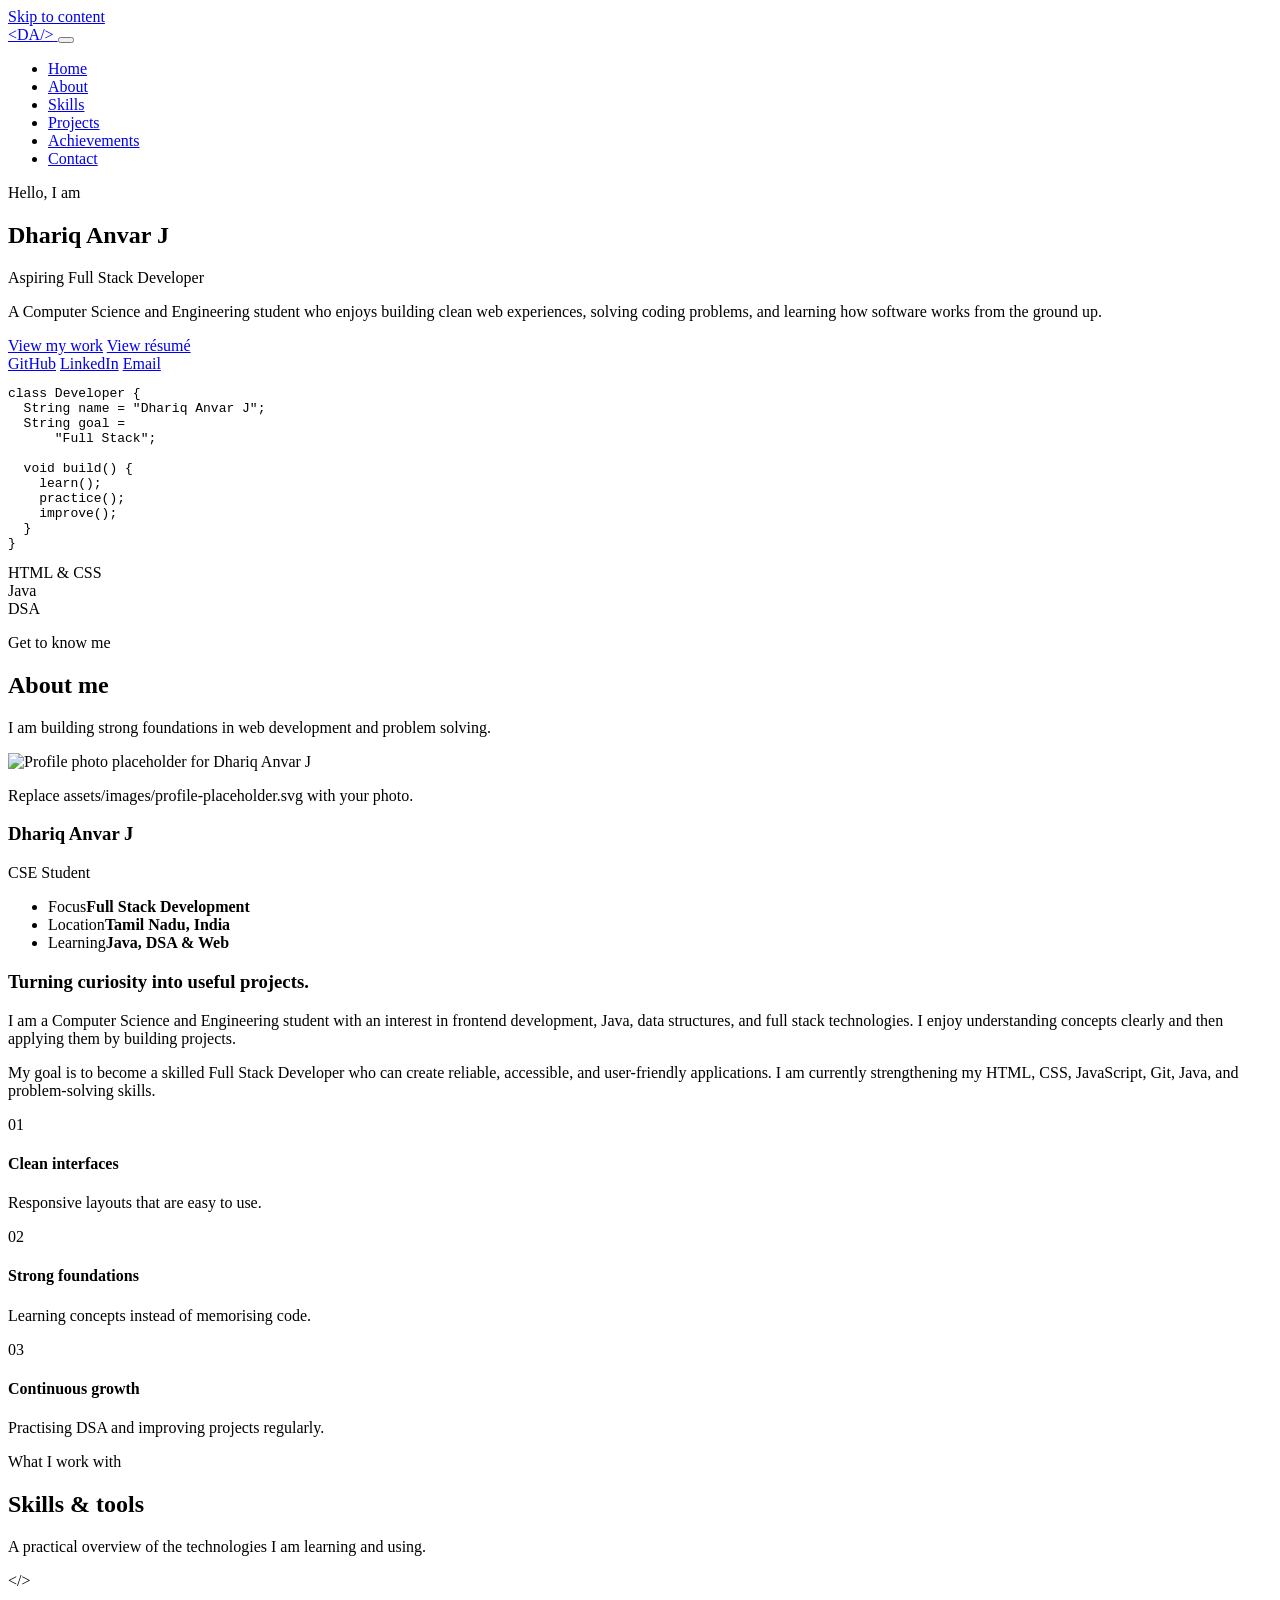
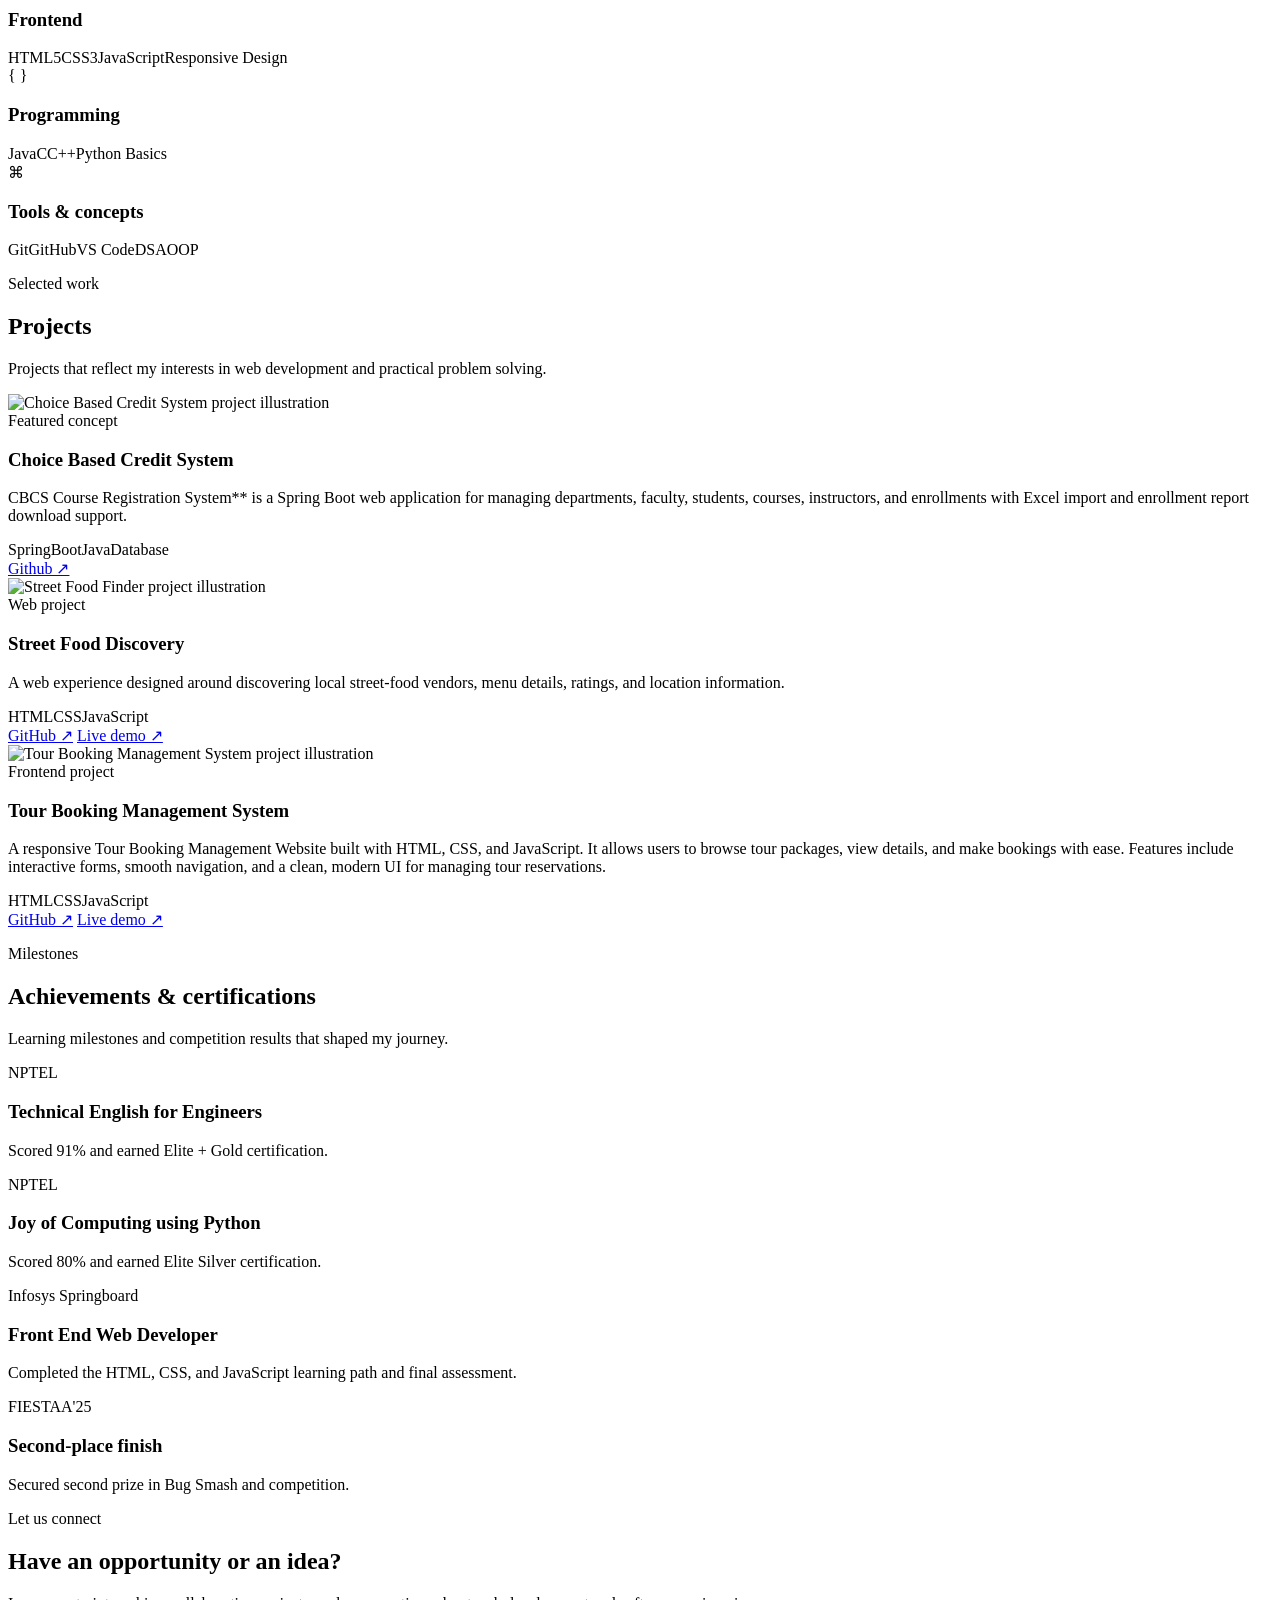
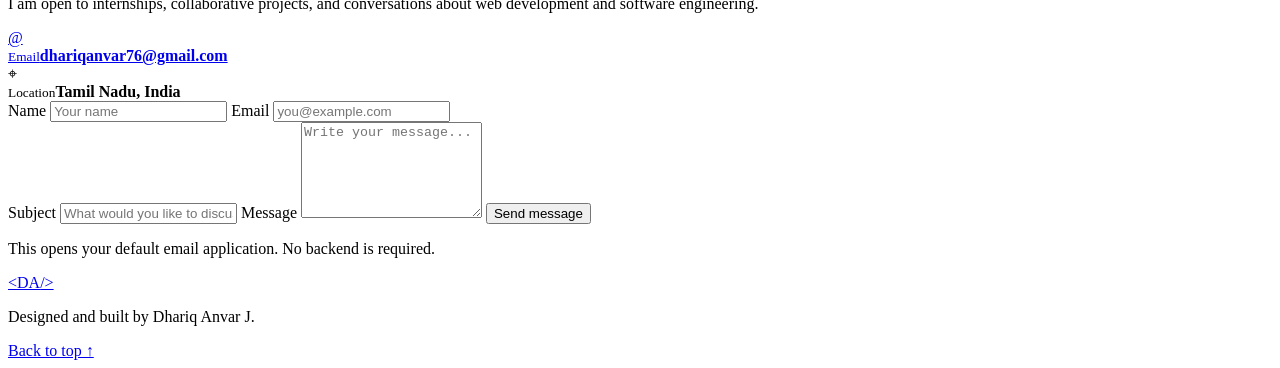
==== index.html @ 86602b13 "Add files via upload" ====
<!DOCTYPE html>

<html lang="en">
<head>
<meta charset="utf-8"/>
<meta content="width=device-width, initial-scale=1.0" name="viewport"/>
<meta content="Portfolio of Dhariq Anvar J, a CSE student and aspiring Full Stack Developer." name="description"/>
<title>Dhariq Anvar J | Portfolio</title>
<link href="https://fonts.googleapis.com" rel="preconnect"/>
<link crossorigin="" href="https://fonts.gstatic.com" rel="preconnect"/>
<link href="https://fonts.googleapis.com/css2?family=Inter:wght@400;500;600;700;800&amp;family=Space+Grotesk:wght@600;700&amp;display=swap" rel="stylesheet"/>
<link href="css/style.css" rel="stylesheet"/>
<script defer="" src="js/script.js"></script>
</head>
<body>
<a class="skip-link" href="#main-content">Skip to content</a>
<header class="site-header">
<nav aria-label="Main navigation" class="navbar container">
<a aria-label="Dhariq Anvar home" class="logo" href="#home">
<span>&lt;</span>DA<span>/&gt;</span>
</a>
<button aria-controls="nav-links" aria-expanded="false" aria-label="Open navigation menu" class="menu-button" type="button">
<span></span><span></span><span></span>
</button>
<ul class="nav-links" id="nav-links">
<li><a href="#home">Home</a></li>
<li><a href="#about">About</a></li>
<li><a href="#skills">Skills</a></li>
<li><a href="#projects">Projects</a></li>
<li><a href="#achievements">Achievements</a></li>
<li><a href="#contact">Contact</a></li>
</ul>
</nav>
</header>
<main id="main-content">
<section class="hero section" id="home">
<div class="hero-glow hero-glow-one"></div>
<div class="hero-glow hero-glow-two"></div>
<div class="container hero-grid">
<div class="hero-content">
<p class="eyebrow">Hello, I am</p>
<h1>Dhariq <span>Anvar J</span></h1>
<p class="hero-role">Aspiring <span id="changing-role">Full Stack Developer</span></p>
<p class="hero-description">
            A Computer Science and Engineering student who enjoys building clean web experiences,
            solving coding problems, and learning how software works from the ground up.
          </p>
<div class="hero-actions">
<a class="button primary-button" href="#projects">View my work</a>
<a class="button secondary-button" href="assets/resume/Dhariq-Anvar-J-Resume.pdf" rel="noopener noreferrer" target="_blank">View résumé</a>
</div>
<div aria-label="Social links" class="social-links">
<a aria-label="GitHub profile" href="https://github.com/dhariqanvar-7" rel="noopener noreferrer" target="_blank">GitHub</a>
<a aria-label="LinkedIn profile" href="https://www.linkedin.com/in/dhariqanvar7" rel="noopener noreferrer" target="_blank">LinkedIn</a>
<a aria-label="Email Dhariq" href="mailto:dhariqanvar76@gmail.com">Email</a>
</div>
</div>
<div aria-hidden="true" class="hero-visual">
<div class="code-card">
<div class="code-card-top">
<span></span><span></span><span></span>
</div>
<pre><code><span class="code-purple">class</span> <span class="code-blue">Developer</span> {
  <span class="code-purple">String</span> name = <span class="code-green">"Dhariq Anvar J"</span>;
  <span class="code-purple">String</span> goal =
      <span class="code-green">"Full Stack"</span>;

  <span class="code-purple">void</span> <span class="code-yellow">build</span>() {
    learn();
    practice();
    improve();
  }
}</code></pre>
</div>
<div class="floating-tag tag-one">HTML &amp; CSS</div>
<div class="floating-tag tag-two">Java</div>
<div class="floating-tag tag-three">DSA</div>
</div>
</div>
</section>
<section class="section about-section" id="about">
<div class="container">
<div class="section-heading">
<p class="eyebrow">Get to know me</p>
<h2>About me</h2>
<p>I am building strong foundations in web development and problem solving.</p>
</div>
<div class="about-grid">
<div class="profile-card">
<div class="profile-photo-wrap"><img alt="Profile photo placeholder for Dhariq Anvar J" src="C:\Users\aadhi\Downloads\dhariq photo.png"/><p class="photo-note">Replace assets/images/profile-placeholder.svg with your photo.</p></div>
<div>
<h3>Dhariq Anvar J</h3>
<p>CSE Student</p>
</div>
<ul class="quick-facts">
<li><span>Focus</span><strong>Full Stack Development</strong></li>
<li><span>Location</span><strong>Tamil Nadu, India</strong></li>
<li><span>Learning</span><strong>Java, DSA &amp; Web</strong></li>
</ul>
</div>
<div class="about-content">
<h3>Turning curiosity into useful projects.</h3>
<p>
              I am a Computer Science and Engineering student with an interest in frontend development,
              Java, data structures, and full stack technologies. I enjoy understanding concepts clearly
              and then applying them by building projects.
            </p>
<p>
              My goal is to become a skilled Full Stack Developer who can create reliable, accessible,
              and user-friendly applications. I am currently strengthening my HTML, CSS, JavaScript,
              Git, Java, and problem-solving skills.
            </p>
<div class="about-highlights">
<article>
<span>01</span>
<div>
<h4>Clean interfaces</h4>
<p>Responsive layouts that are easy to use.</p>
</div>
</article>
<article>
<span>02</span>
<div>
<h4>Strong foundations</h4>
<p>Learning concepts instead of memorising code.</p>
</div>
</article>
<article>
<span>03</span>
<div>
<h4>Continuous growth</h4>
<p>Practising DSA and improving projects regularly.</p>
</div>
</article>
</div>
</div>
</div>
</div>
</section>
<section class="section skills-section" id="skills">
<div class="container">
<div class="section-heading">
<p class="eyebrow">What I work with</p>
<h2>Skills &amp; tools</h2>
<p>A practical overview of the technologies I am learning and using.</p>
</div>
<div class="skill-groups">
<article class="skill-card">
<div class="skill-icon">&lt;/&gt;</div>
<h3>Frontend</h3>
<div class="skill-tags">
<span>HTML5</span><span>CSS3</span><span>JavaScript</span><span>Responsive Design</span>
</div>
</article>
<article class="skill-card">
<div class="skill-icon">{ }</div>
<h3>Programming</h3>
<div class="skill-tags">
<span>Java</span><span>C</span><span>C++</span><span>Python Basics</span>
</div>
</article>
<article class="skill-card">
<div class="skill-icon">⌘</div>
<h3>Tools &amp; concepts</h3>
<div class="skill-tags">
<span>Git</span><span>GitHub</span><span>VS Code</span><span>DSA</span><span>OOP</span>
</div>
</article>
</div>
</div>
</section>
<section class="section projects-section" id="projects">
<div class="container">
<div class="section-heading">
<p class="eyebrow">Selected work</p>
<h2>Projects</h2>
<p>Projects that reflect my interests in web development and practical problem solving.</p>
</div>
<div class="project-grid">
<article class="project-card featured-project">
<div class="project-visual heart-patch-visual"><img alt="Choice Based Credit System project illustration" loading="lazy" src="assets/images/choice-credit-system.svg"/></div>
<div class="project-content">
<div class="project-label">Featured concept</div>
<h3>Choice Based Credit System</h3>
<p>
                CBCS Course Registration System** is a Spring Boot web application for managing departments, faculty, students, courses, instructors, and enrollments with Excel import and enrollment report download support.
              </p>
<div class="project-tech">
<span>SpringBoot</span><span>Java</span><span>Database</span>
</div>
<div class="project-links">
<a href="https://github.com/dhariqanvar-7/Choice-Based-Credit-System" rel="noopener noreferrer" target="_blank">Github ↗</a>
</div>
</div>
</article>
<article class="project-card">
<div class="project-visual food-visual"><img alt="Street Food Finder project illustration" loading="lazy" src="assets/images/street-food-finder.svg"/></div>
<div class="project-content">
<div class="project-label">Web project</div>
<h3>Street Food Discovery</h3>
<p>
                A web experience designed around discovering local street-food vendors, menu details,
                ratings, and location information.
              </p>
<div class="project-tech">
<span>HTML</span><span>CSS</span><span>JavaScript</span>
</div>
<div class="project-links">
<a href="https://github.com/dhariqanvar-7/Street-Food-Finder" rel="noopener noreferrer" target="_blank">GitHub ↗</a>
<a href="https://dhariqanvar-7.github.io/Street-Food-Finder/" rel="noopener noreferrer" target="_blank">Live demo ↗</a>
</div>
</div>
</article>
<article class="project-card">
<div class="project-visual portfolio-visual"><img alt="Tour Booking Management System project illustration" loading="lazy" src="assets/images/tour-booking.svg"/></div>
<div class="project-content">
<div class="project-label">Frontend project</div>
<h3>Tour Booking Management System</h3>
<p>
                A responsive Tour Booking Management Website built with HTML, CSS, and JavaScript. It allows users to browse tour packages, view details, and make bookings with ease. Features include interactive forms, smooth navigation, and a clean, modern UI for managing tour reservations.
              </p>
<div class="project-tech">
<span>HTML</span><span>CSS</span><span>JavaScript</span>
</div>
<div class="project-links">
<a href="https://github.com/dhariqanvar-7/Tour-Booking-Management-System" rel="noopener noreferrer" target="_blank">GitHub ↗</a>
<a href="https://dhariqanvar-7.github.io/Tour-Booking-Management-System/" rel="noopener noreferrer" target="_blank">Live demo ↗</a>
</div>
</div>
</article>
</div>
</div>
</section>
<section class="section achievements-section" id="achievements">
<div class="container">
<div class="section-heading">
<p class="eyebrow">Milestones</p>
<h2>Achievements &amp; certifications</h2>
<p>Learning milestones and competition results that shaped my journey.</p>
</div>
<div class="timeline">
<article class="timeline-item">
<div class="timeline-marker"></div>
<div class="timeline-content">
<span class="timeline-date">NPTEL</span>
<h3>Technical English for Engineers</h3>
<p>Scored 91% and earned Elite + Gold certification.</p>
</div>
</article>
<article class="timeline-item">
<div class="timeline-marker"></div>
<div class="timeline-content">
<span class="timeline-date">NPTEL</span>
<h3>Joy of Computing using Python</h3>
<p>Scored 80% and earned Elite Silver certification.</p>
</div>
</article>
<article class="timeline-item">
<div class="timeline-marker"></div>
<div class="timeline-content">
<span class="timeline-date">Infosys Springboard</span>
<h3>Front End Web Developer</h3>
<p>Completed the HTML, CSS, and JavaScript learning path and final assessment.</p>
</div>
</article>
<article class="timeline-item">
<div class="timeline-marker"></div>
<div class="timeline-content">
<span class="timeline-date">FIESTAA'25</span>
<h3>Second-place finish</h3>
<p>Secured second prize in Bug Smash and competition.</p>
</div>
</article>
</div>
</div>
</section>
<section class="section contact-section" id="contact">
<div class="container contact-grid">
<div class="contact-copy">
<p class="eyebrow">Let us connect</p>
<h2>Have an opportunity or an idea?</h2>
<p>
            I am open to internships, collaborative projects, and conversations about web development
            and software engineering.
          </p>
<div class="contact-details">
<a href="mailto:dhariqanvar76@gmail.com">
<span>@</span>
<div><small>Email</small><strong>dhariqanvar76@gmail.com</strong></div>
</a>
<div>
<span>⌖</span>
<div><small>Location</small><strong>Tamil Nadu, India</strong></div>
</div>
</div>
</div>
<form action="mailto:dhariqanvar76@gmail.com" class="contact-form" enctype="text/plain" method="post">
<div class="form-row">
<label>
              Name
              <input name="name" placeholder="Your name" required="" type="text"/>
</label>
<label>
              Email
              <input name="email" placeholder="you@example.com" required="" type="email"/>
</label>
</div>
<label>
            Subject
            <input name="subject" placeholder="What would you like to discuss?" required="" type="text"/>
</label>
<label>
            Message
            <textarea name="message" placeholder="Write your message..." required="" rows="6"></textarea>
</label>
<button class="button primary-button" type="submit">Send message</button>
<p class="form-note">This opens your default email application. No backend is required.</p>
</form>
</div>
</section>
</main>
<footer class="site-footer">
<div class="container footer-content">
<a class="logo" href="#home"><span>&lt;</span>DA<span>/&gt;</span></a>
<p>Designed and built by Dhariq Anvar J.</p>
<a href="#home">Back to top ↑</a>
</div>
</footer>
</body>
</html>
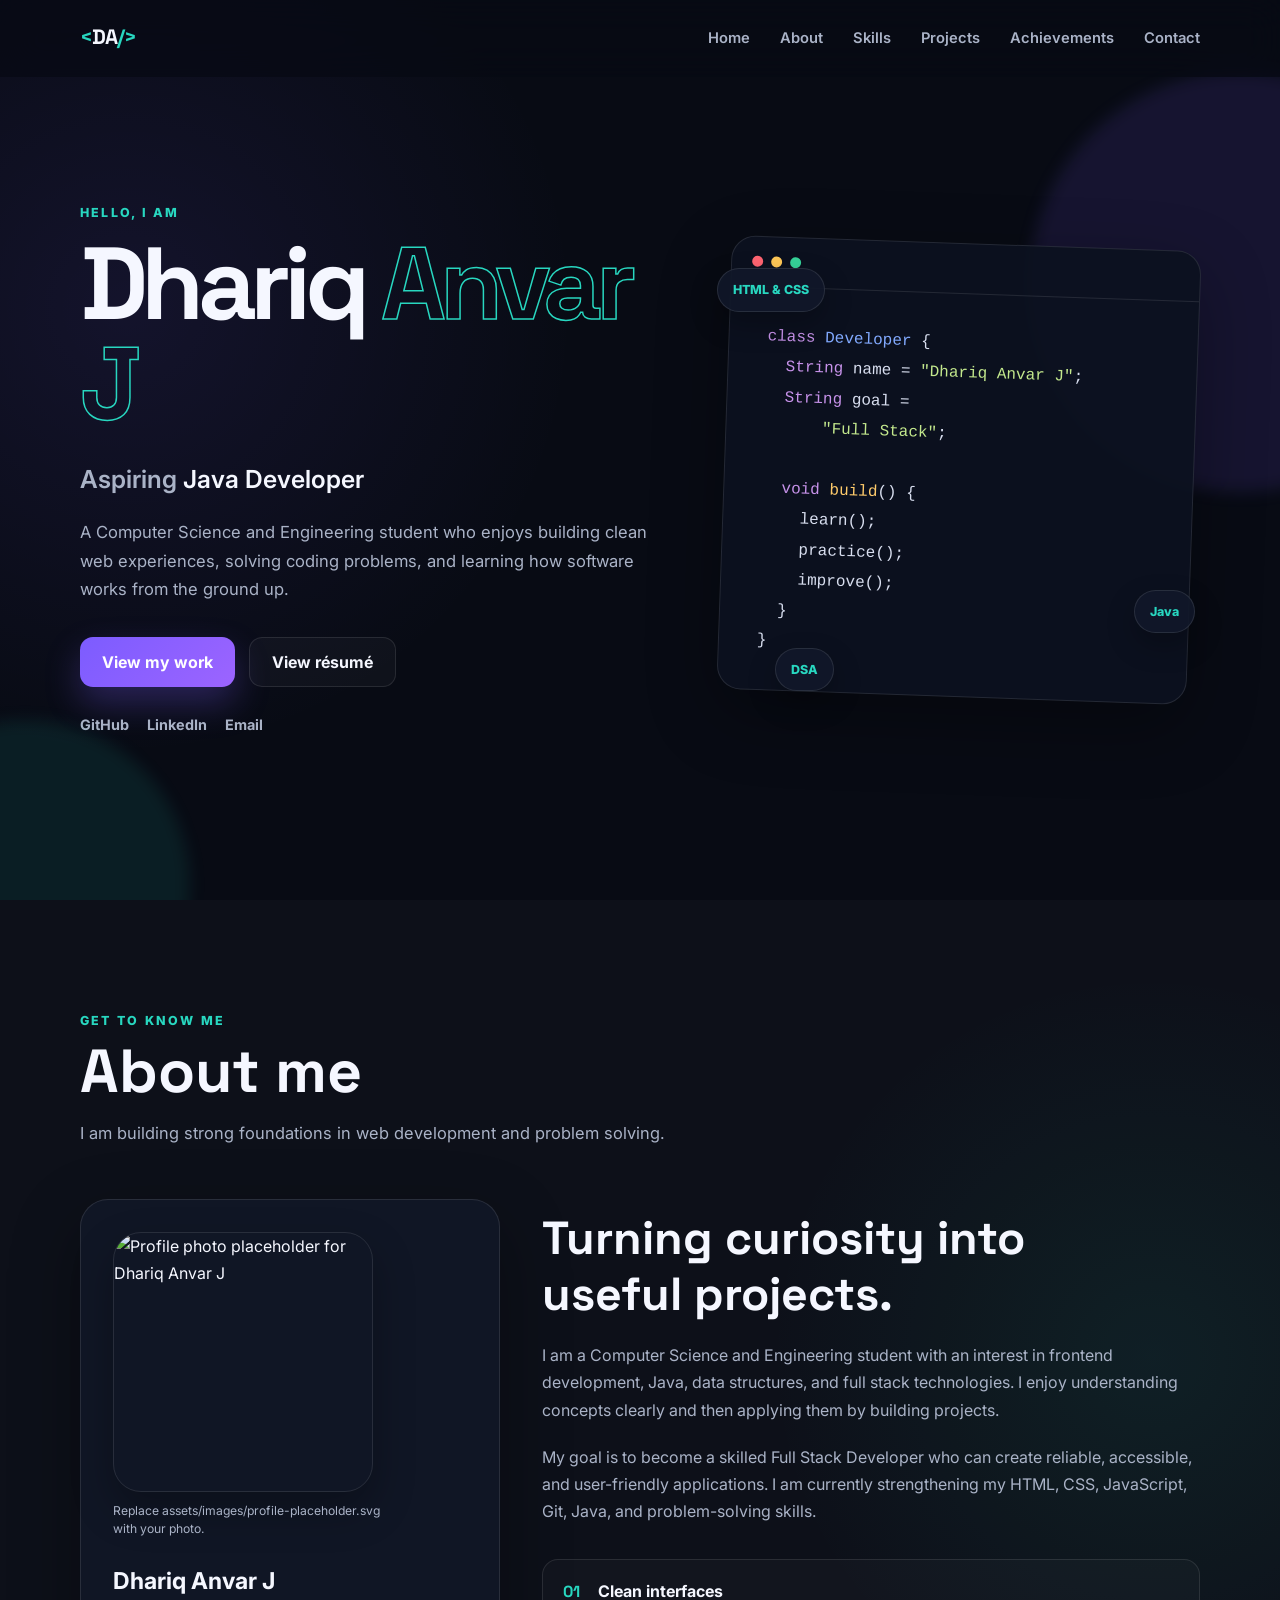
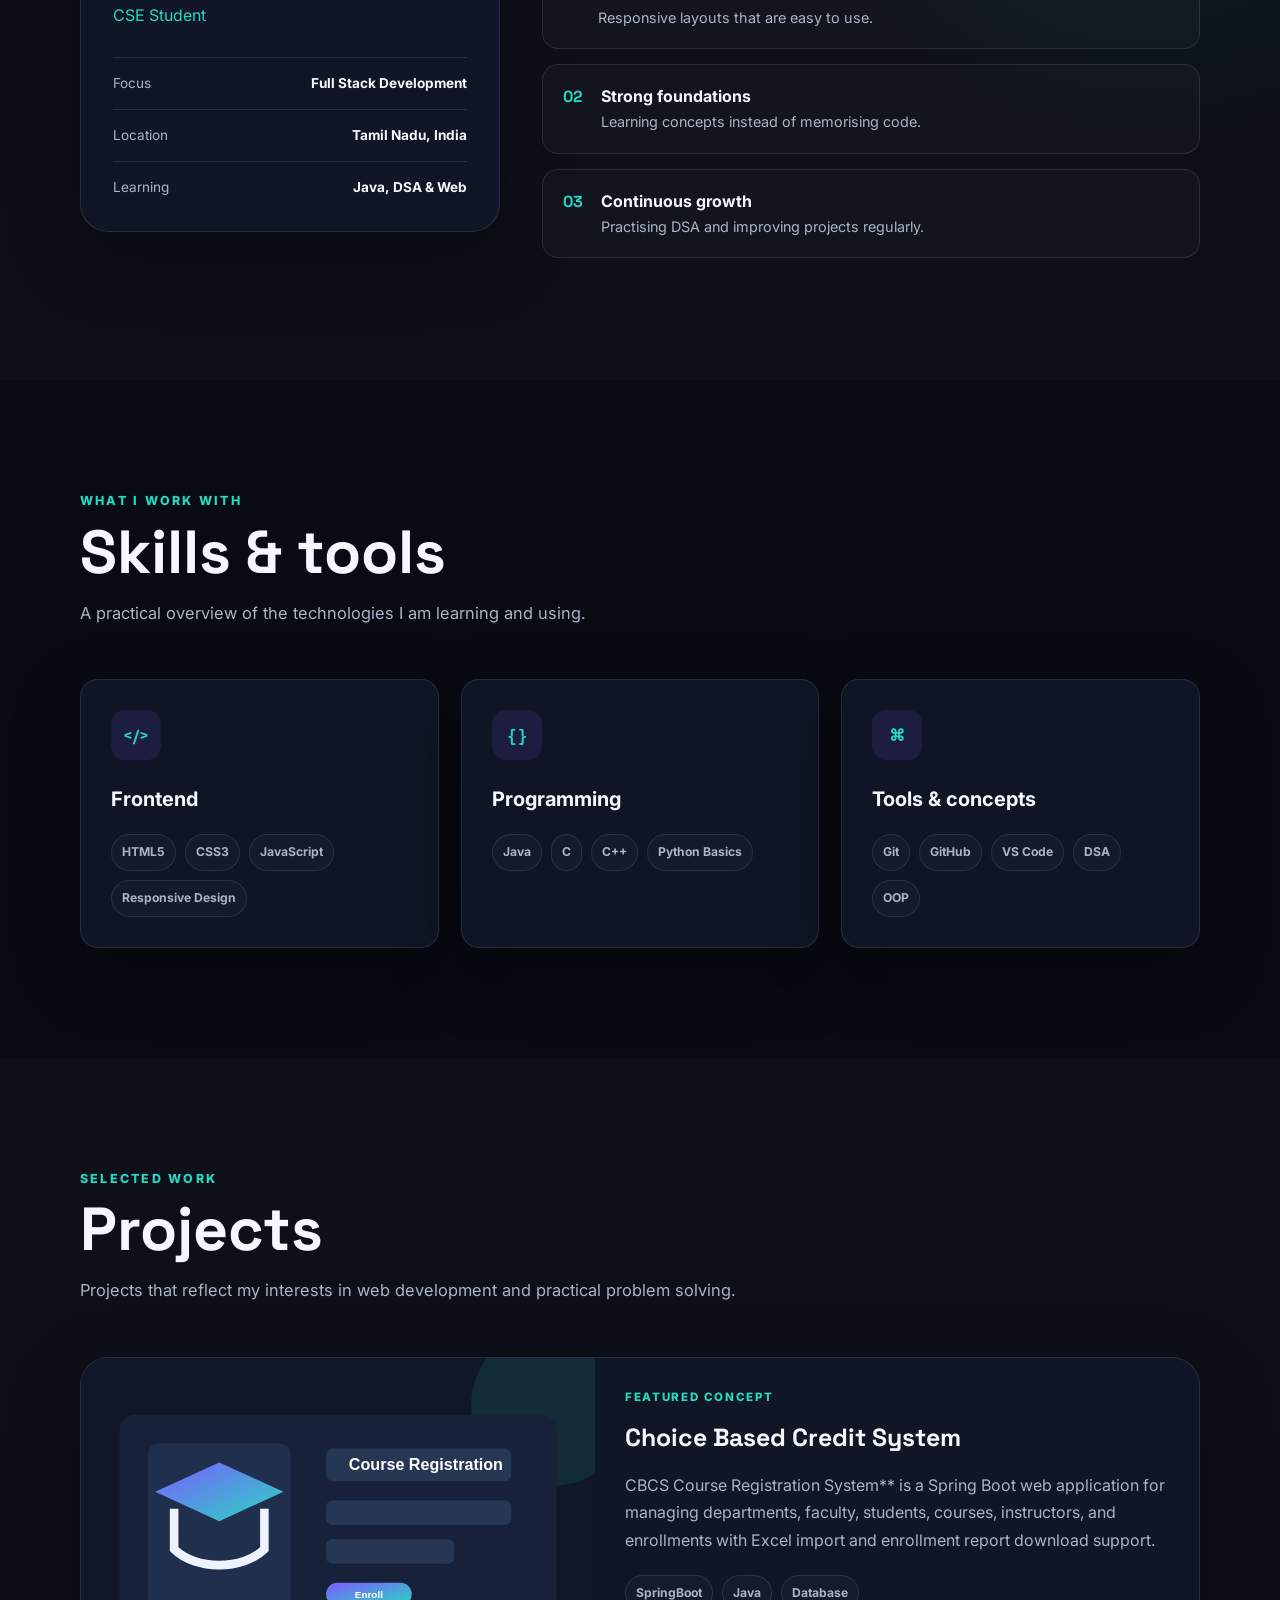
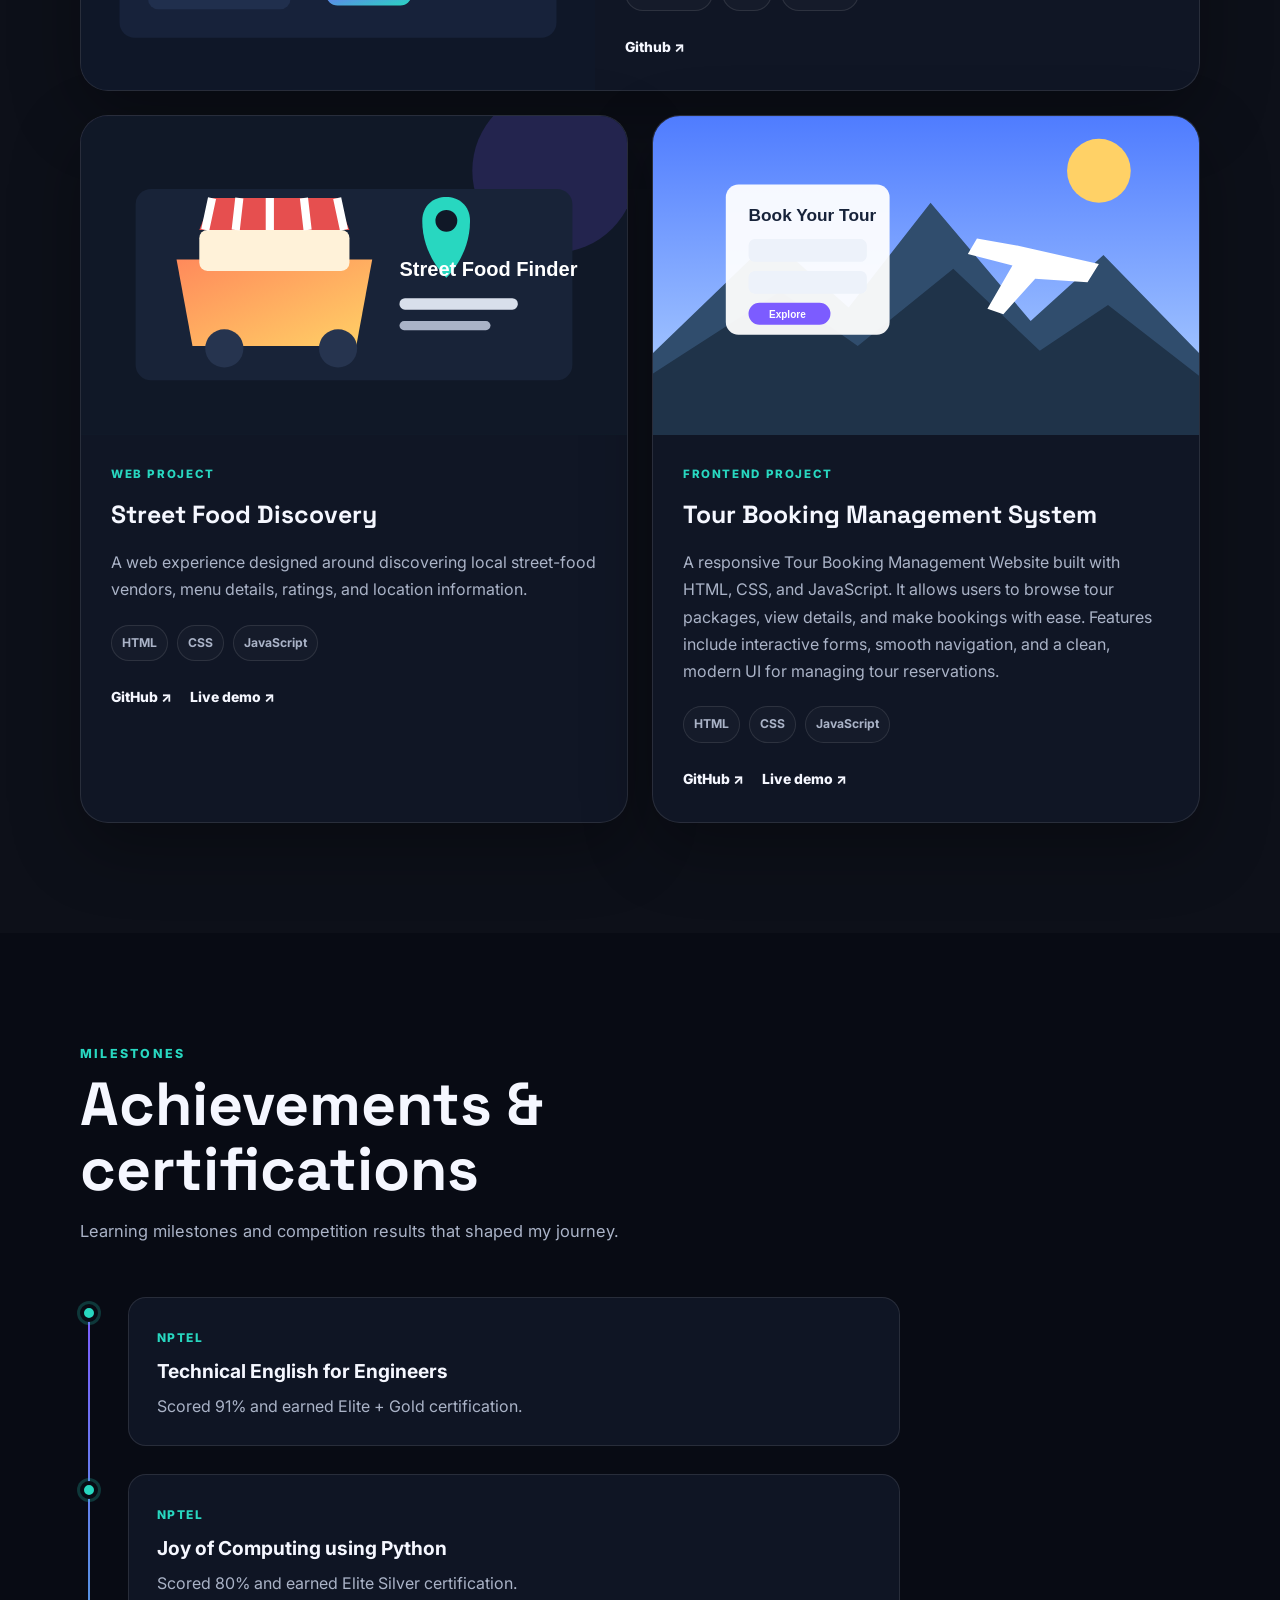
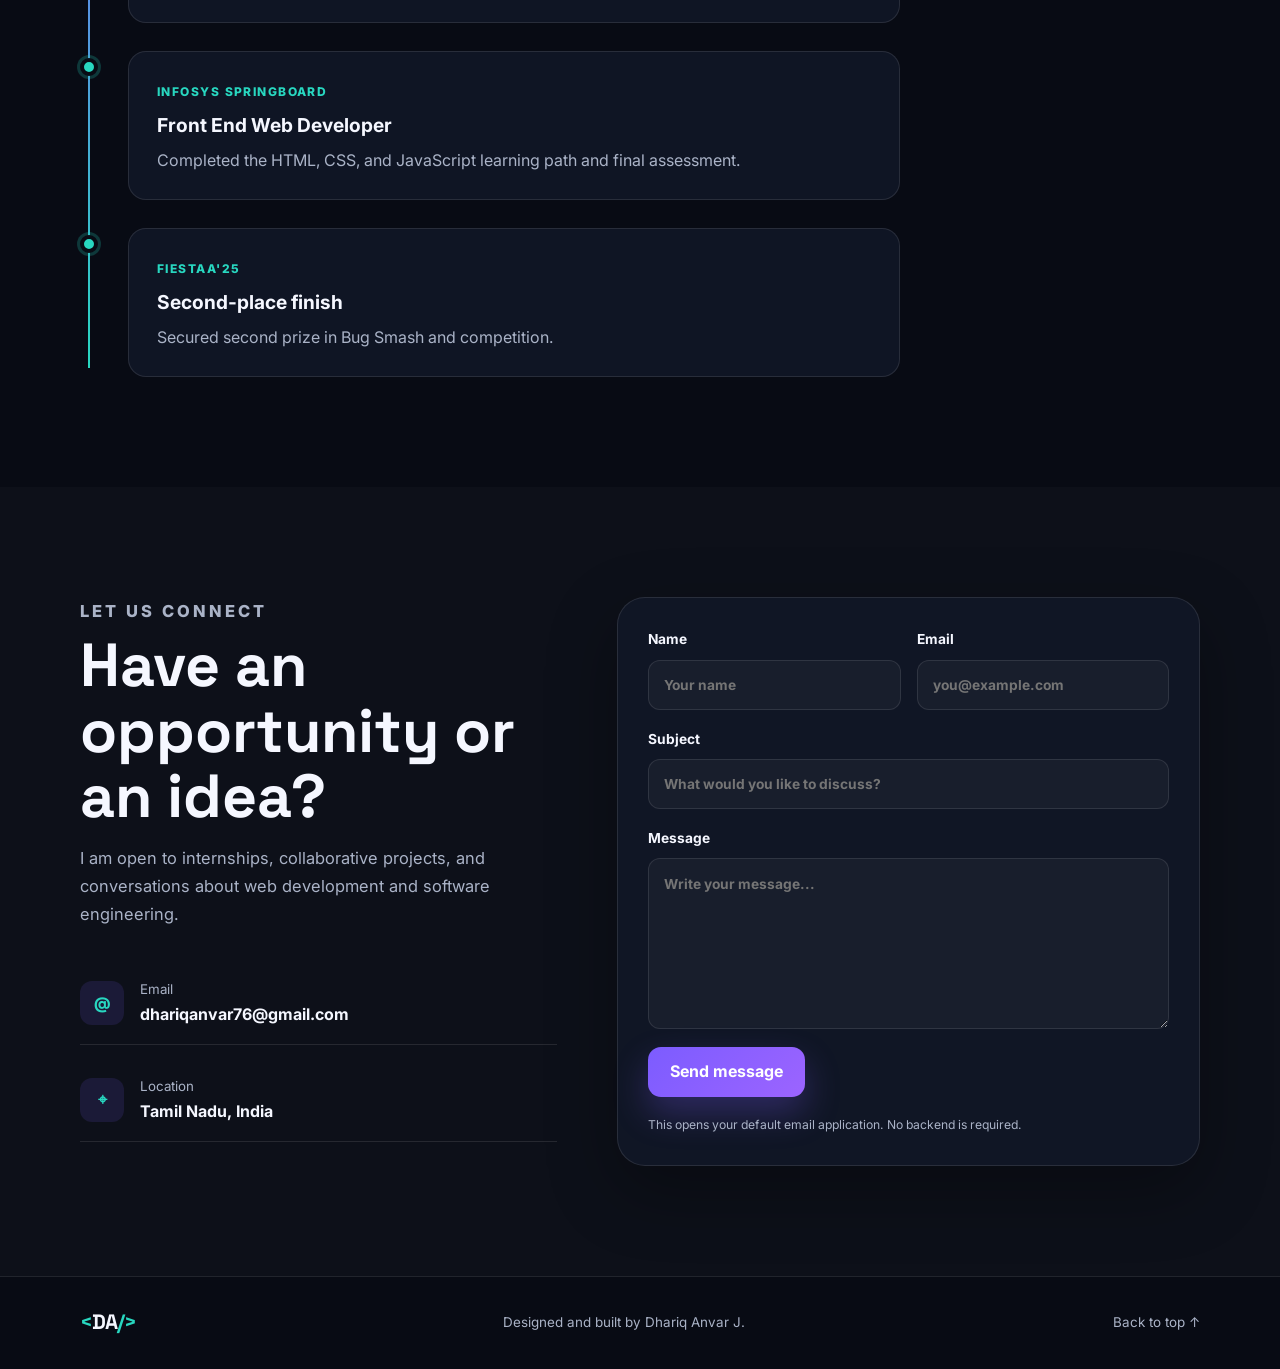
==== commit 9e9a6e15: "Add files via upload" ====
--- a/index.html
+++ b/index.html
@@ -87,7 +87,7 @@
 </div>
 <div class="about-grid">
 <div class="profile-card">
-<div class="profile-photo-wrap"><img alt="Profile photo placeholder for Dhariq Anvar J" src="C:\Users\aadhi\Downloads\dhariq photo.png"/><p class="photo-note">Replace assets/images/profile-placeholder.svg with your photo.</p></div>
+<div class="profile-photo-wrap"><img alt="Profile photo placeholder for Dhariq Anvar J" src="C:\Users\aadhi\Downloads\Dhariq-Anvar-J-Portfolio-Updated\dhariq-portfolio\assets\images\dhariq-photo.png"/><p class="photo-note">Replace assets/images/profile-placeholder.svg with your photo.</p></div>
 <div>
 <h3>Dhariq Anvar J</h3>
 <p>CSE Student</p>
--- a/css/style.css
+++ b/css/style.css
@@ -0,0 +1,1102 @@
+:root {
+  --bg: #080b14;
+  --bg-soft: #0e1321;
+  --card: rgba(18, 25, 42, 0.78);
+  --card-solid: #11182a;
+  --text: #f5f7ff;
+  --muted: #aab3c7;
+  --primary: #7c5cff;
+  --secondary: #28d7c0;
+  --border: rgba(255, 255, 255, 0.1);
+  --shadow: 0 24px 70px rgba(0, 0, 0, 0.32);
+  --radius-lg: 28px;
+  --radius-md: 18px;
+  --container: 1120px;
+}
+
+* {
+  box-sizing: border-box;
+  margin: 0;
+  padding: 0;
+}
+
+html {
+  scroll-behavior: smooth;
+  scroll-padding-top: 90px;
+}
+
+body {
+  min-width: 320px;
+  background:
+    radial-gradient(circle at 10% 5%, rgba(124, 92, 255, 0.1), transparent 28rem),
+    radial-gradient(circle at 90% 22%, rgba(40, 215, 192, 0.08), transparent 24rem),
+    var(--bg);
+  color: var(--text);
+  font-family: "Inter", sans-serif;
+  line-height: 1.7;
+}
+
+body.menu-open {
+  overflow: hidden;
+}
+
+a {
+  color: inherit;
+  text-decoration: none;
+}
+
+img {
+  max-width: 100%;
+}
+
+button,
+input,
+textarea {
+  font: inherit;
+}
+
+button {
+  cursor: pointer;
+}
+
+code {
+  font-family: Consolas, monospace;
+}
+
+.container {
+  width: min(calc(100% - 40px), var(--container));
+  margin-inline: auto;
+}
+
+.section {
+  padding: 110px 0;
+  position: relative;
+}
+
+.section-heading {
+  max-width: 680px;
+  margin-bottom: 52px;
+}
+
+.section-heading h2,
+.contact-copy h2 {
+  margin: 8px 0 14px;
+  font-family: "Space Grotesk", sans-serif;
+  font-size: clamp(2.2rem, 5vw, 3.8rem);
+  line-height: 1.08;
+}
+
+.section-heading > p:last-child,
+.contact-copy > p {
+  color: var(--muted);
+  font-size: 1.03rem;
+}
+
+.eyebrow {
+  color: var(--secondary);
+  font-size: 0.78rem;
+  font-weight: 800;
+  letter-spacing: 0.18em;
+  text-transform: uppercase;
+}
+
+.skip-link {
+  position: fixed;
+  top: -80px;
+  left: 20px;
+  z-index: 999;
+  padding: 12px 18px;
+  border-radius: 10px;
+  background: var(--text);
+  color: var(--bg);
+  transition: top 0.2s;
+}
+
+.skip-link:focus {
+  top: 20px;
+}
+
+.site-header {
+  position: fixed;
+  inset: 0 0 auto;
+  z-index: 100;
+  border-bottom: 1px solid transparent;
+  background: rgba(8, 11, 20, 0.72);
+  backdrop-filter: blur(18px);
+}
+
+.navbar {
+  min-height: 76px;
+  display: flex;
+  align-items: center;
+  justify-content: space-between;
+}
+
+.logo {
+  font-family: "Space Grotesk", sans-serif;
+  font-size: 1.3rem;
+  font-weight: 800;
+  letter-spacing: -0.05em;
+}
+
+.logo span {
+  color: var(--secondary);
+}
+
+.nav-links {
+  display: flex;
+  align-items: center;
+  gap: 30px;
+  list-style: none;
+}
+
+.nav-links a {
+  position: relative;
+  color: var(--muted);
+  font-size: 0.92rem;
+  font-weight: 600;
+  transition: color 0.2s;
+}
+
+.nav-links a::after {
+  content: "";
+  position: absolute;
+  right: 0;
+  bottom: -7px;
+  left: 0;
+  height: 2px;
+  border-radius: 999px;
+  background: var(--secondary);
+  transform: scaleX(0);
+  transition: transform 0.2s;
+}
+
+.nav-links a:hover,
+.nav-links a:focus-visible {
+  color: var(--text);
+}
+
+.nav-links a:hover::after,
+.nav-links a:focus-visible::after {
+  transform: scaleX(1);
+}
+
+.menu-button {
+  width: 44px;
+  height: 44px;
+  display: none;
+  border: 1px solid var(--border);
+  border-radius: 12px;
+  background: transparent;
+}
+
+.menu-button span {
+  width: 20px;
+  height: 2px;
+  display: block;
+  margin: 4px auto;
+  border-radius: 99px;
+  background: var(--text);
+  transition: transform 0.2s, opacity 0.2s;
+}
+
+.hero {
+  min-height: 100vh;
+  padding-top: 150px;
+  display: grid;
+  align-items: center;
+  overflow: hidden;
+}
+
+.hero-grid {
+  display: grid;
+  grid-template-columns: 1.08fr 0.92fr;
+  gap: 70px;
+  align-items: center;
+}
+
+.hero h1 {
+  margin: 10px 0 0;
+  font-family: "Space Grotesk", sans-serif;
+  font-size: clamp(3.5rem, 8vw, 6.8rem);
+  line-height: 0.98;
+  letter-spacing: -0.065em;
+}
+
+.hero h1 span {
+  color: transparent;
+  -webkit-text-stroke: 1.5px var(--secondary);
+}
+
+.hero-role {
+  min-height: 42px;
+  margin-top: 24px;
+  color: var(--muted);
+  font-size: clamp(1.15rem, 2.6vw, 1.55rem);
+  font-weight: 600;
+}
+
+.hero-role span {
+  color: var(--text);
+}
+
+.hero-description {
+  max-width: 650px;
+  margin-top: 18px;
+  color: var(--muted);
+  font-size: 1.04rem;
+}
+
+.hero-actions {
+  margin-top: 34px;
+  display: flex;
+  flex-wrap: wrap;
+  gap: 14px;
+}
+
+.button {
+  min-height: 50px;
+  padding: 0 22px;
+  display: inline-flex;
+  align-items: center;
+  justify-content: center;
+  border: 1px solid transparent;
+  border-radius: 13px;
+  font-weight: 700;
+  transition: transform 0.2s, box-shadow 0.2s, border-color 0.2s;
+}
+
+.button:hover {
+  transform: translateY(-3px);
+}
+
+.primary-button {
+  border: 0;
+  background: linear-gradient(135deg, var(--primary), #9c64ff);
+  color: white;
+  box-shadow: 0 16px 35px rgba(124, 92, 255, 0.28);
+}
+
+.secondary-button {
+  border-color: var(--border);
+  background: rgba(255, 255, 255, 0.03);
+}
+
+.secondary-button:hover {
+  border-color: rgba(40, 215, 192, 0.55);
+}
+
+.social-links {
+  margin-top: 26px;
+  display: flex;
+  gap: 18px;
+}
+
+.social-links a {
+  color: var(--muted);
+  font-size: 0.9rem;
+  font-weight: 700;
+}
+
+.social-links a:hover {
+  color: var(--secondary);
+}
+
+.hero-visual {
+  min-height: 480px;
+  position: relative;
+  display: grid;
+  place-items: center;
+}
+
+.code-card {
+  width: min(100%, 470px);
+  padding: 0 0 34px;
+  border: 1px solid var(--border);
+  border-radius: 24px;
+  background: rgba(13, 18, 32, 0.92);
+  box-shadow: var(--shadow);
+  transform: rotate(2deg);
+}
+
+.code-card-top {
+  height: 50px;
+  padding-left: 20px;
+  display: flex;
+  align-items: center;
+  gap: 8px;
+  border-bottom: 1px solid var(--border);
+}
+
+.code-card-top span {
+  width: 11px;
+  height: 11px;
+  border-radius: 50%;
+  background: #ff6471;
+}
+
+.code-card-top span:nth-child(2) {
+  background: #ffc857;
+}
+
+.code-card-top span:nth-child(3) {
+  background: #36d399;
+}
+
+.code-card pre {
+  padding: 34px clamp(18px, 4vw, 38px) 0;
+  overflow: auto;
+  color: #d8deef;
+  font-size: clamp(0.82rem, 1.6vw, 1rem);
+  line-height: 1.9;
+}
+
+.code-purple { color: #c792ea; }
+.code-blue { color: #82aaff; }
+.code-green { color: #c3e88d; }
+.code-yellow { color: #ffcb6b; }
+
+.floating-tag {
+  position: absolute;
+  padding: 10px 15px;
+  border: 1px solid var(--border);
+  border-radius: 999px;
+  background: rgba(17, 24, 42, 0.9);
+  color: var(--secondary);
+  font-size: 0.78rem;
+  font-weight: 800;
+  box-shadow: 0 12px 28px rgba(0, 0, 0, 0.25);
+}
+
+.tag-one { top: 8%; left: 0; }
+.tag-two { right: 1%; bottom: 16%; }
+.tag-three { bottom: 4%; left: 12%; }
+
+.hero-glow {
+  position: absolute;
+  border-radius: 50%;
+  filter: blur(8px);
+  pointer-events: none;
+}
+
+.hero-glow-one {
+  width: 420px;
+  height: 420px;
+  top: 8%;
+  right: -170px;
+  background: rgba(124, 92, 255, 0.12);
+}
+
+.hero-glow-two {
+  width: 330px;
+  height: 330px;
+  bottom: -150px;
+  left: -140px;
+  background: rgba(40, 215, 192, 0.09);
+}
+
+.about-section,
+.projects-section,
+.contact-section {
+  background: rgba(255, 255, 255, 0.018);
+}
+
+.about-grid {
+  display: grid;
+  grid-template-columns: 0.78fr 1.22fr;
+  gap: 42px;
+  align-items: start;
+}
+
+.profile-card,
+.skill-card,
+.project-card,
+.contact-form {
+  border: 1px solid var(--border);
+  background: var(--card);
+  box-shadow: var(--shadow);
+}
+
+.profile-card {
+  padding: 32px;
+  border-radius: var(--radius-lg);
+}
+
+.profile-avatar {
+  width: 110px;
+  height: 110px;
+  display: grid;
+  place-items: center;
+  border-radius: 30px;
+  background:
+    linear-gradient(135deg, rgba(124, 92, 255, 0.9), rgba(40, 215, 192, 0.9));
+  font-family: "Space Grotesk", sans-serif;
+  font-size: 2.1rem;
+  font-weight: 800;
+  box-shadow: 0 18px 42px rgba(124, 92, 255, 0.3);
+}
+
+.profile-card h3 {
+  margin-top: 25px;
+  font-size: 1.45rem;
+}
+
+.profile-card > div:nth-child(2) p {
+  color: var(--secondary);
+}
+
+.quick-facts {
+  margin-top: 28px;
+  display: grid;
+  gap: 14px;
+  list-style: none;
+}
+
+.quick-facts li {
+  padding-top: 14px;
+  display: flex;
+  justify-content: space-between;
+  gap: 14px;
+  border-top: 1px solid var(--border);
+}
+
+.quick-facts span {
+  color: var(--muted);
+  font-size: 0.85rem;
+}
+
+.quick-facts strong {
+  font-size: 0.85rem;
+  text-align: right;
+}
+
+.about-content {
+  padding: 12px 0;
+}
+
+.about-content > h3 {
+  max-width: 600px;
+  font-family: "Space Grotesk", sans-serif;
+  font-size: clamp(1.8rem, 4vw, 2.9rem);
+  line-height: 1.2;
+}
+
+.about-content > p {
+  margin-top: 20px;
+  color: var(--muted);
+}
+
+.about-highlights {
+  margin-top: 34px;
+  display: grid;
+  gap: 15px;
+}
+
+.about-highlights article {
+  padding: 18px 20px;
+  display: flex;
+  gap: 18px;
+  border: 1px solid var(--border);
+  border-radius: 16px;
+  background: rgba(255, 255, 255, 0.025);
+}
+
+.about-highlights article > span {
+  color: var(--secondary);
+  font-family: "Space Grotesk", sans-serif;
+  font-weight: 800;
+}
+
+.about-highlights p {
+  color: var(--muted);
+  font-size: 0.9rem;
+}
+
+.skill-groups {
+  display: grid;
+  grid-template-columns: repeat(3, 1fr);
+  gap: 22px;
+}
+
+.skill-card {
+  padding: 30px;
+  border-radius: var(--radius-md);
+  transition: transform 0.2s, border-color 0.2s;
+}
+
+.skill-card:hover {
+  transform: translateY(-7px);
+  border-color: rgba(124, 92, 255, 0.5);
+}
+
+.skill-icon {
+  width: 50px;
+  height: 50px;
+  display: grid;
+  place-items: center;
+  border-radius: 14px;
+  background: rgba(124, 92, 255, 0.12);
+  color: var(--secondary);
+  font-family: "Space Grotesk", sans-serif;
+  font-weight: 800;
+}
+
+.skill-card h3 {
+  margin: 22px 0 18px;
+  font-size: 1.25rem;
+}
+
+.skill-tags,
+.project-tech {
+  display: flex;
+  flex-wrap: wrap;
+  gap: 9px;
+}
+
+.skill-tags span,
+.project-tech span {
+  padding: 7px 10px;
+  border: 1px solid var(--border);
+  border-radius: 999px;
+  background: rgba(255, 255, 255, 0.025);
+  color: var(--muted);
+  font-size: 0.76rem;
+  font-weight: 700;
+}
+
+.project-grid {
+  display: grid;
+  grid-template-columns: repeat(2, 1fr);
+  gap: 24px;
+}
+
+.project-card {
+  border-radius: var(--radius-lg);
+  overflow: hidden;
+  transition: transform 0.24s, border-color 0.24s;
+}
+
+.project-card:hover {
+  transform: translateY(-7px);
+  border-color: rgba(40, 215, 192, 0.42);
+}
+
+.featured-project {
+  grid-column: 1 / -1;
+  display: grid;
+  grid-template-columns: 0.92fr 1.08fr;
+}
+
+.project-visual {
+  min-height: 270px;
+  position: relative;
+  display: grid;
+  place-items: center;
+  overflow: hidden;
+  background:
+    linear-gradient(135deg, rgba(124, 92, 255, 0.15), rgba(40, 215, 192, 0.12)),
+    var(--bg-soft);
+}
+
+.featured-project .project-visual {
+  min-height: 100%;
+}
+
+.project-content {
+  padding: 30px;
+}
+
+.project-label {
+  margin-bottom: 10px;
+  color: var(--secondary);
+  font-size: 0.72rem;
+  font-weight: 800;
+  letter-spacing: 0.14em;
+  text-transform: uppercase;
+}
+
+.project-content h3 {
+  font-family: "Space Grotesk", sans-serif;
+  font-size: 1.55rem;
+}
+
+.project-content > p {
+  margin: 13px 0 21px;
+  color: var(--muted);
+}
+
+.project-links {
+  margin-top: 25px;
+  display: flex;
+  gap: 18px;
+}
+
+.project-links a {
+  font-size: 0.87rem;
+  font-weight: 800;
+}
+
+.project-links a:hover {
+  color: var(--secondary);
+}
+
+.patch-shape {
+  width: 130px;
+  height: 160px;
+  display: grid;
+  place-items: center;
+  border: 4px solid rgba(255, 255, 255, 0.65);
+  border-radius: 65px;
+  background: linear-gradient(145deg, rgba(124, 92, 255, 0.8), rgba(40, 215, 192, 0.65));
+  font-size: 3rem;
+  font-weight: 300;
+  box-shadow: 0 24px 45px rgba(0, 0, 0, 0.32);
+  transform: rotate(-8deg);
+}
+
+.pulse-line {
+  position: absolute;
+  width: 115%;
+  height: 80px;
+  background: url("data:image/svg+xml,%3Csvg xmlns='http://www.w3.org/2000/svg' viewBox='0 0 600 100'%3E%3Cpolyline points='0,50 160,50 190,15 220,85 250,35 275,50 600,50' fill='none' stroke='%2328d7c0' stroke-width='5' stroke-linecap='round' stroke-linejoin='round'/%3E%3C/svg%3E") center / contain no-repeat;
+  opacity: 0.7;
+}
+
+.food-bowl {
+  width: 150px;
+  height: 100px;
+  display: grid;
+  place-items: center;
+  border-radius: 12px 12px 80px 80px;
+  background: linear-gradient(135deg, #ff9867, #ffcf75);
+  color: #5b2333;
+  font-size: 3rem;
+  box-shadow: 0 24px 45px rgba(0, 0, 0, 0.25);
+}
+
+.browser-window {
+  width: 75%;
+  max-width: 290px;
+  height: 175px;
+  padding: 16px;
+  border: 2px solid rgba(255, 255, 255, 0.35);
+  border-radius: 18px;
+  background: rgba(8, 11, 20, 0.78);
+  box-shadow: 0 24px 45px rgba(0, 0, 0, 0.28);
+}
+
+.browser-window > span {
+  width: 9px;
+  height: 9px;
+  display: inline-block;
+  margin-right: 4px;
+  border-radius: 50%;
+  background: var(--secondary);
+}
+
+.browser-content {
+  height: 105px;
+  margin-top: 15px;
+  padding: 15px;
+  display: grid;
+  grid-template-columns: 1fr 1fr;
+  gap: 10px;
+  border-radius: 10px;
+  background: rgba(124, 92, 255, 0.12);
+}
+
+.browser-content i {
+  border-radius: 7px;
+  background: rgba(255, 255, 255, 0.13);
+}
+
+.browser-content i:first-child {
+  grid-column: 1 / -1;
+}
+
+.edit-note {
+  margin-top: 20px;
+  color: var(--muted);
+  font-size: 0.83rem;
+}
+
+.edit-note code {
+  color: var(--secondary);
+}
+
+.timeline {
+  max-width: 820px;
+  position: relative;
+  display: grid;
+  gap: 28px;
+}
+
+.timeline::before {
+  content: "";
+  position: absolute;
+  top: 9px;
+  bottom: 9px;
+  left: 8px;
+  width: 2px;
+  background: linear-gradient(var(--primary), var(--secondary));
+}
+
+.timeline-item {
+  padding-left: 48px;
+  position: relative;
+}
+
+.timeline-marker {
+  width: 18px;
+  height: 18px;
+  position: absolute;
+  top: 7px;
+  left: 0;
+  border: 4px solid var(--bg);
+  border-radius: 50%;
+  background: var(--secondary);
+  box-shadow: 0 0 0 3px rgba(40, 215, 192, 0.22);
+}
+
+.timeline-content {
+  padding: 25px 28px;
+  border: 1px solid var(--border);
+  border-radius: var(--radius-md);
+  background: var(--card);
+}
+
+.timeline-date {
+  color: var(--secondary);
+  font-size: 0.75rem;
+  font-weight: 800;
+  letter-spacing: 0.12em;
+  text-transform: uppercase;
+}
+
+.timeline-content h3 {
+  margin: 5px 0;
+  font-size: 1.2rem;
+}
+
+.timeline-content p {
+  color: var(--muted);
+}
+
+.contact-grid {
+  display: grid;
+  grid-template-columns: 0.9fr 1.1fr;
+  gap: 60px;
+  align-items: start;
+}
+
+.contact-details {
+  margin-top: 34px;
+  display: grid;
+  gap: 14px;
+}
+
+.contact-details > a,
+.contact-details > div {
+  padding: 16px 0;
+  display: flex;
+  align-items: center;
+  gap: 16px;
+  border-bottom: 1px solid var(--border);
+}
+
+.contact-details > a > span,
+.contact-details > div > span {
+  width: 44px;
+  height: 44px;
+  display: grid;
+  place-items: center;
+  border-radius: 12px;
+  background: rgba(124, 92, 255, 0.13);
+  color: var(--secondary);
+  font-weight: 800;
+}
+
+.contact-details small,
+.contact-details strong {
+  display: block;
+}
+
+.contact-details small {
+  color: var(--muted);
+}
+
+.contact-form {
+  padding: 30px;
+  display: grid;
+  gap: 18px;
+  border-radius: var(--radius-lg);
+}
+
+.form-row {
+  display: grid;
+  grid-template-columns: 1fr 1fr;
+  gap: 16px;
+}
+
+.contact-form label {
+  display: grid;
+  gap: 8px;
+  font-size: 0.86rem;
+  font-weight: 700;
+}
+
+.contact-form input,
+.contact-form textarea {
+  width: 100%;
+  border: 1px solid var(--border);
+  border-radius: 12px;
+  outline: none;
+  background: rgba(255, 255, 255, 0.035);
+  color: var(--text);
+}
+
+.contact-form input {
+  height: 50px;
+  padding: 0 15px;
+}
+
+.contact-form textarea {
+  padding: 14px 15px;
+  resize: vertical;
+}
+
+.contact-form input:focus,
+.contact-form textarea:focus {
+  border-color: var(--secondary);
+  box-shadow: 0 0 0 3px rgba(40, 215, 192, 0.08);
+}
+
+.contact-form .button {
+  justify-self: start;
+}
+
+.form-note {
+  color: var(--muted);
+  font-size: 0.76rem;
+}
+
+.site-footer {
+  padding: 28px 0;
+  border-top: 1px solid var(--border);
+}
+
+.footer-content {
+  display: flex;
+  align-items: center;
+  justify-content: space-between;
+  gap: 18px;
+}
+
+.footer-content p,
+.footer-content > a:last-child {
+  color: var(--muted);
+  font-size: 0.84rem;
+}
+
+.footer-content > a:last-child:hover {
+  color: var(--secondary);
+}
+
+@media (max-width: 900px) {
+  .hero-grid,
+  .about-grid,
+  .contact-grid {
+    grid-template-columns: 1fr;
+  }
+
+  .hero-content {
+    max-width: 720px;
+  }
+
+  .hero-visual {
+    min-height: 420px;
+  }
+
+  .about-grid {
+    gap: 55px;
+  }
+
+  .profile-card {
+    max-width: 600px;
+  }
+
+  .skill-groups {
+    grid-template-columns: 1fr;
+  }
+
+  .featured-project {
+    display: block;
+  }
+
+  .featured-project .project-visual {
+    min-height: 300px;
+  }
+}
+
+@media (max-width: 720px) {
+  .section {
+    padding: 82px 0;
+  }
+
+  .menu-button {
+    display: block;
+    position: relative;
+    z-index: 2;
+  }
+
+  .menu-button.active span:nth-child(1) {
+    transform: translateY(6px) rotate(45deg);
+  }
+
+  .menu-button.active span:nth-child(2) {
+    opacity: 0;
+  }
+
+  .menu-button.active span:nth-child(3) {
+    transform: translateY(-6px) rotate(-45deg);
+  }
+
+  .nav-links {
+    position: fixed;
+    inset: 0;
+    padding: 110px 28px 40px;
+    display: flex;
+    flex-direction: column;
+    align-items: flex-start;
+    gap: 24px;
+    background: rgba(8, 11, 20, 0.98);
+    transform: translateX(100%);
+    transition: transform 0.25s ease;
+  }
+
+  .nav-links.open {
+    transform: translateX(0);
+  }
+
+  .nav-links a {
+    font-size: 1.35rem;
+  }
+
+  .hero {
+    min-height: auto;
+    padding-top: 135px;
+  }
+
+  .hero-grid {
+    gap: 30px;
+  }
+
+  .hero-visual {
+    min-height: 340px;
+  }
+
+  .code-card {
+    transform: none;
+  }
+
+  .floating-tag {
+    display: none;
+  }
+
+  .project-grid {
+    grid-template-columns: 1fr;
+  }
+
+  .form-row {
+    grid-template-columns: 1fr;
+  }
+
+  .footer-content {
+    flex-direction: column;
+    text-align: center;
+  }
+}
+
+@media (max-width: 480px) {
+  .container {
+    width: min(calc(100% - 28px), var(--container));
+  }
+
+  .hero h1 {
+    font-size: clamp(3.1rem, 19vw, 4.5rem);
+  }
+
+  .hero-actions {
+    display: grid;
+  }
+
+  .button {
+    width: 100%;
+  }
+
+  .code-card pre {
+    font-size: 0.74rem;
+  }
+
+  .profile-card,
+  .skill-card,
+  .project-content,
+  .contact-form {
+    padding: 23px;
+  }
+
+  .quick-facts li {
+    display: grid;
+  }
+
+  .quick-facts strong {
+    text-align: left;
+  }
+
+  .contact-details strong {
+    font-size: 0.8rem;
+  }
+}
+
+@media (prefers-reduced-motion: reduce) {
+  html {
+    scroll-behavior: auto;
+  }
+
+  *,
+  *::before,
+  *::after {
+    transition-duration: 0.01ms !important;
+    animation-duration: 0.01ms !important;
+  }
+}
+
+/* Added profile photo placeholder and project image support */
+.profile-photo-wrap {
+  width: 100%;
+  margin-bottom: 22px;
+}
+.profile-photo-wrap img {
+  width: 100%;
+  max-width: 260px;
+  aspect-ratio: 1 / 1;
+  object-fit: cover;
+  display: block;
+  border-radius: 28px;
+  border: 1px solid var(--border);
+  box-shadow: 0 18px 42px rgba(0,0,0,.28);
+}
+.photo-note {
+  max-width: 280px;
+  margin-top: 10px;
+  color: var(--muted);
+  font-size: .76rem;
+  line-height: 1.45;
+}
+.project-visual img {
+  width: 100%;
+  height: 100%;
+  min-height: inherit;
+  object-fit: cover;
+  display: block;
+}
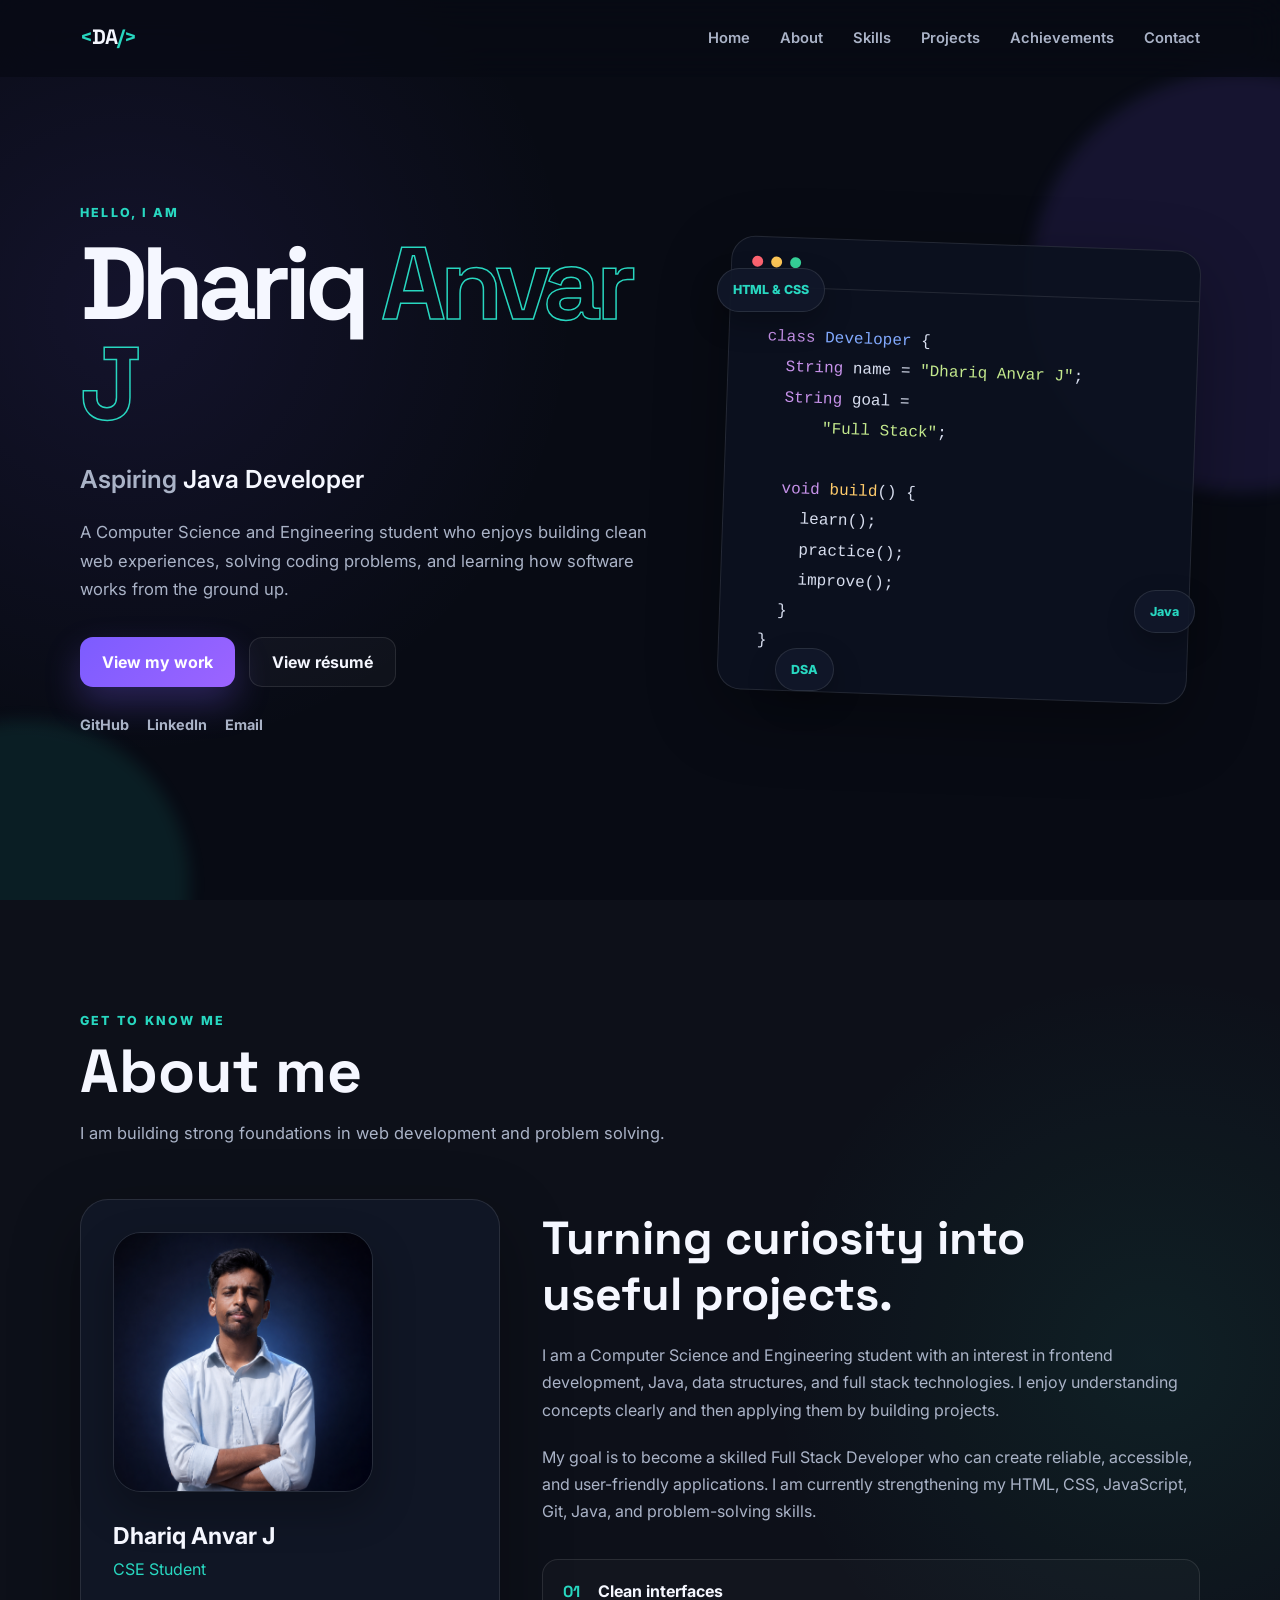
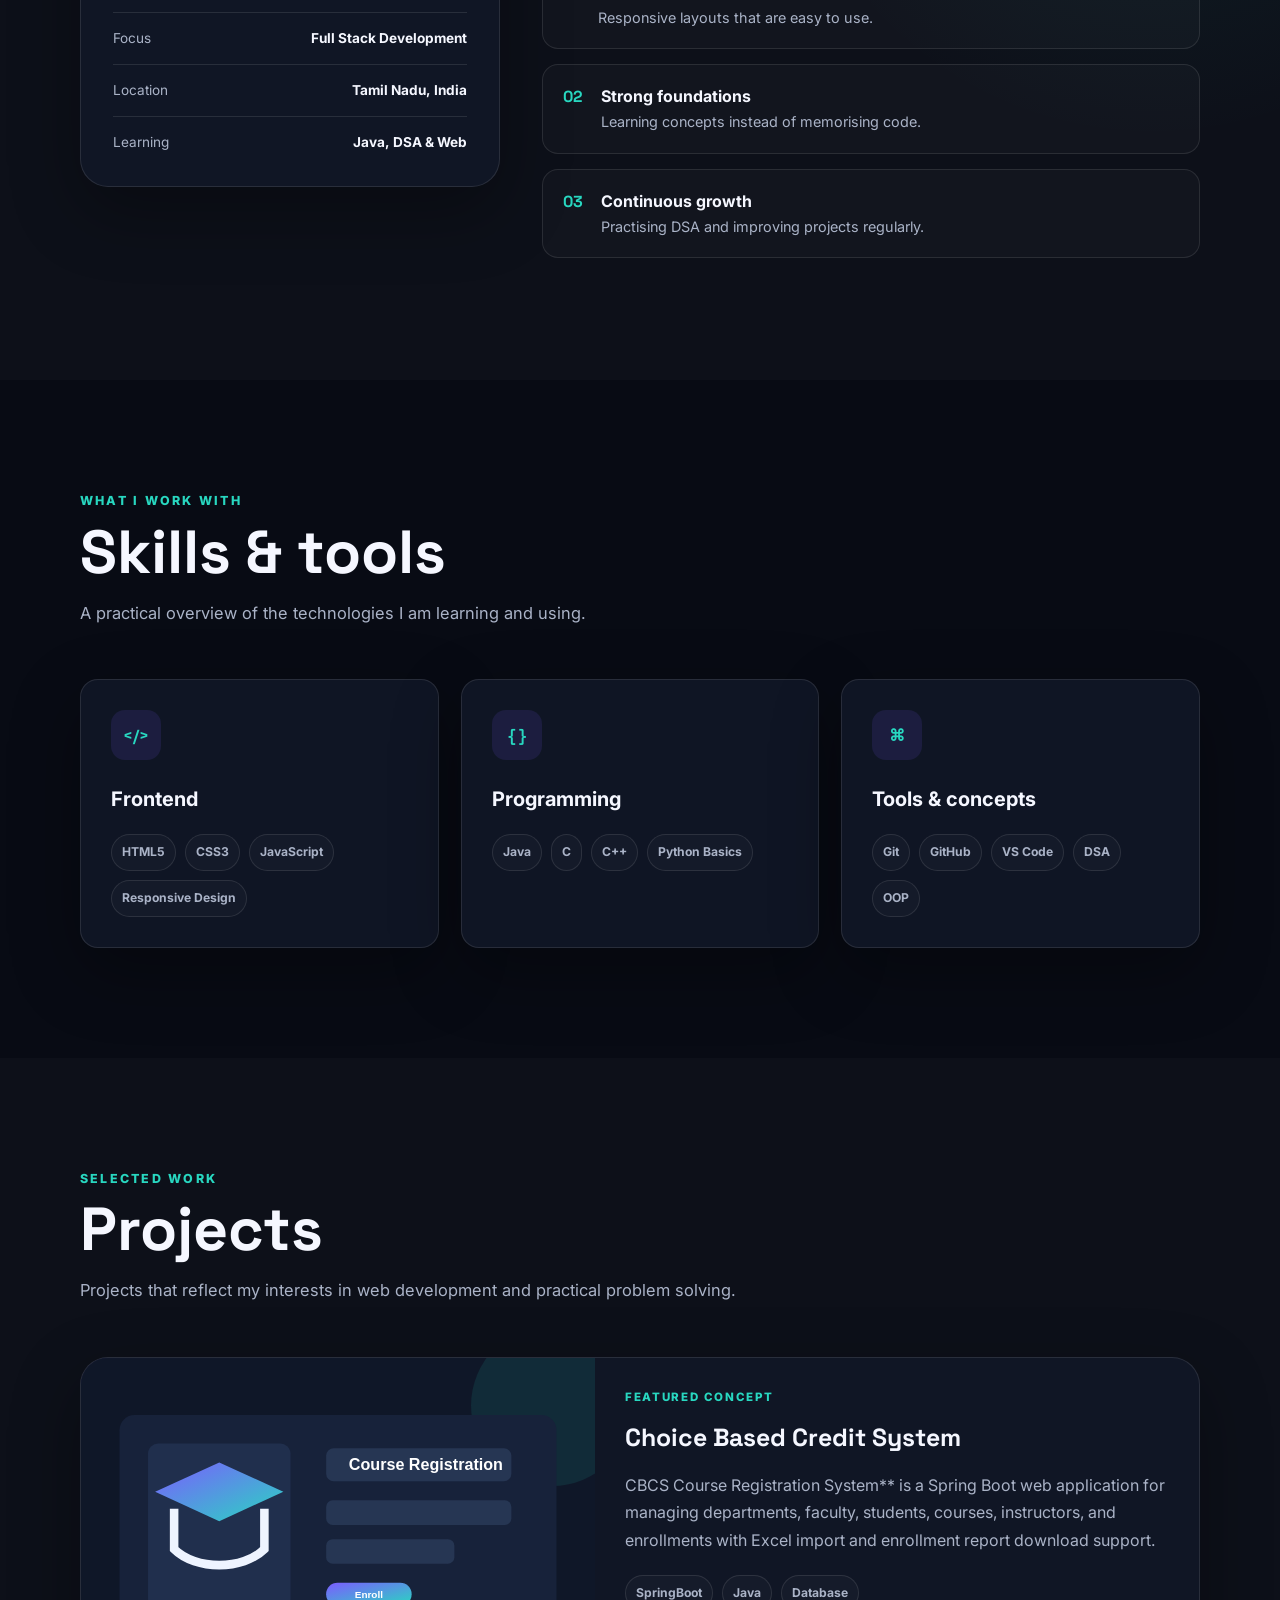
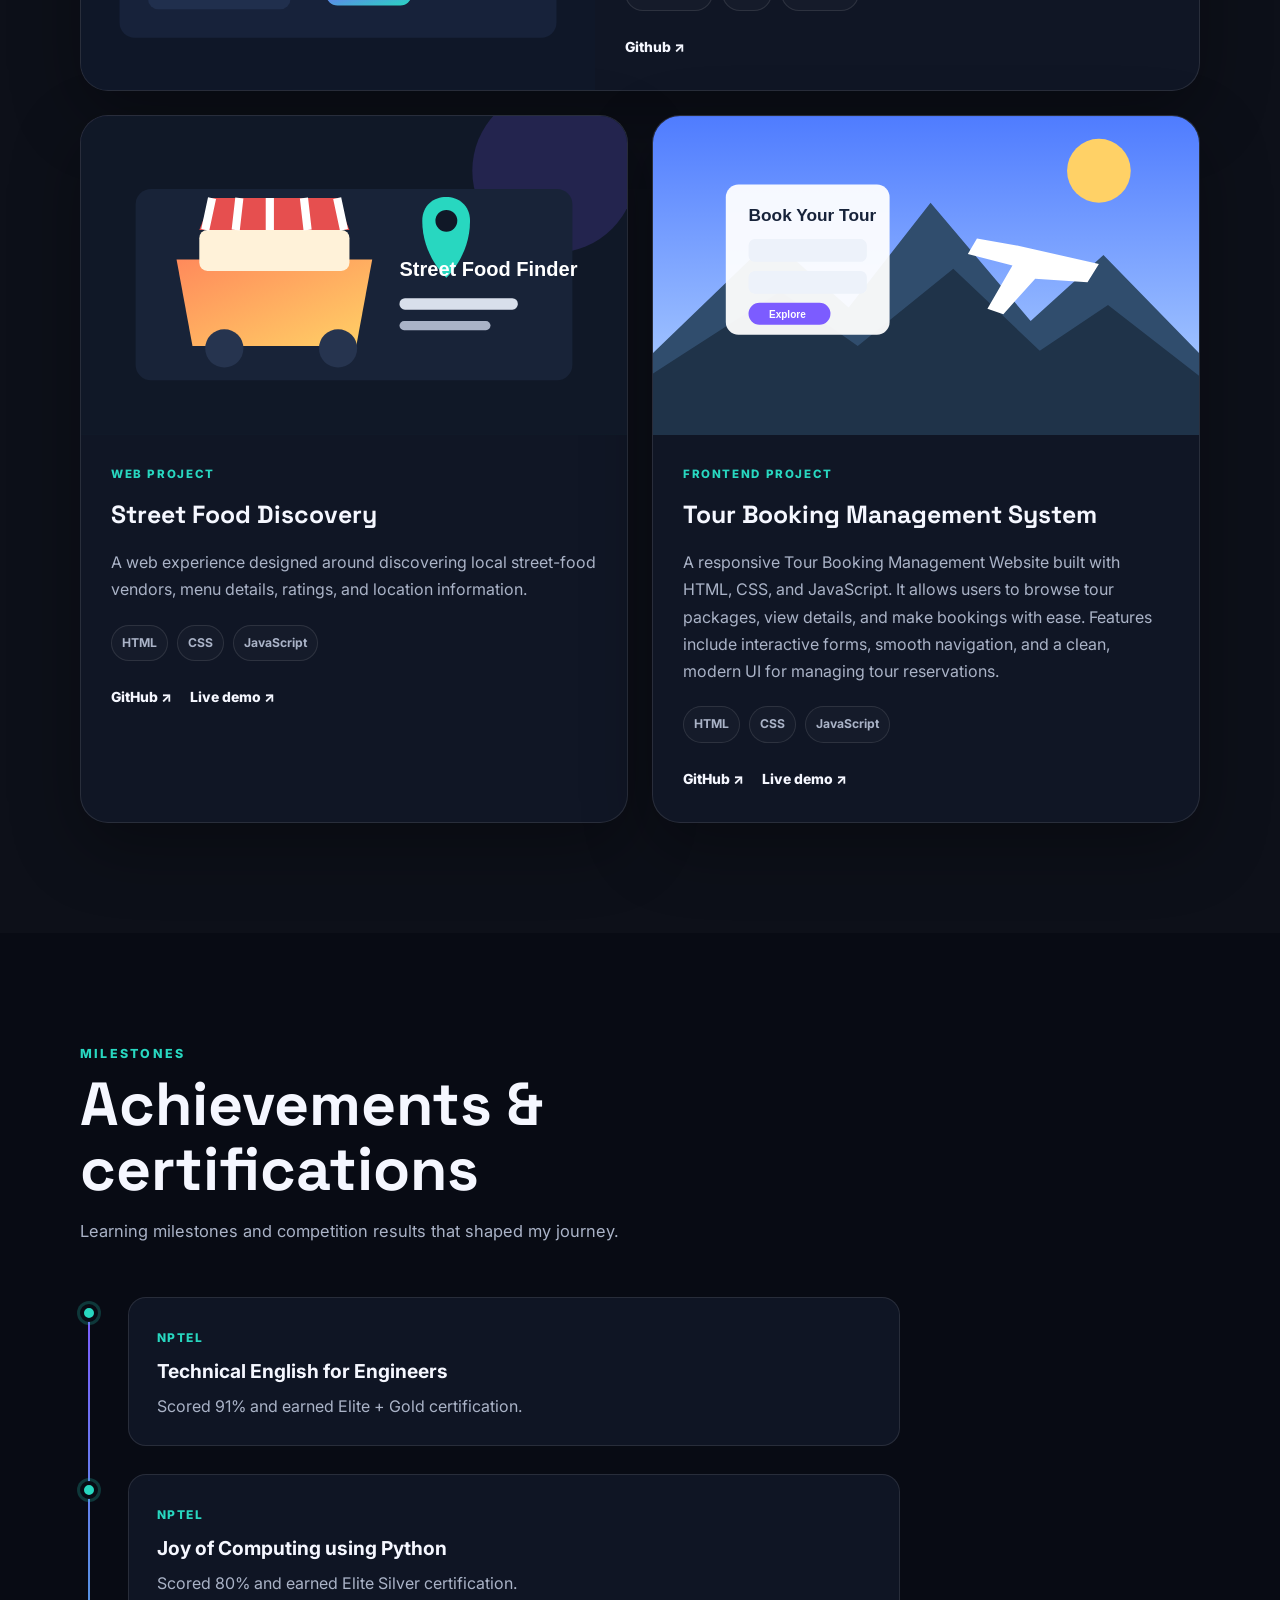
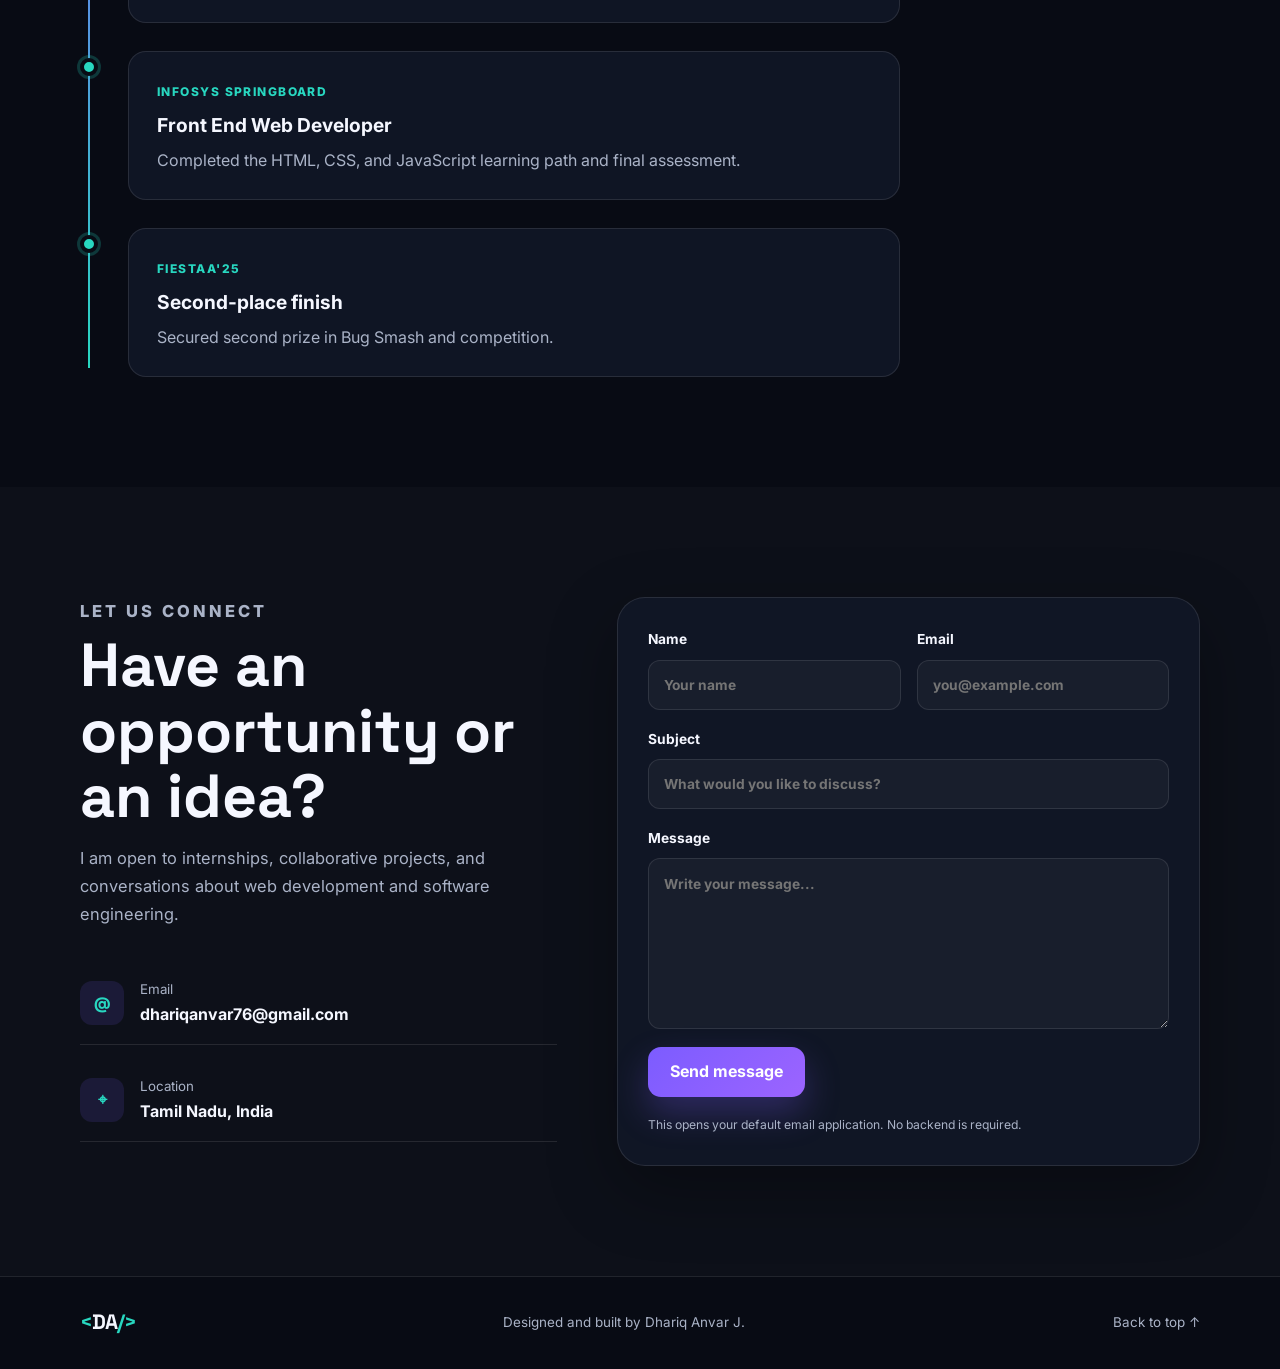
==== commit c9822b96: "Update index.html" ====
--- a/index.html
+++ b/index.html
@@ -87,7 +87,7 @@
 </div>
 <div class="about-grid">
 <div class="profile-card">
-<div class="profile-photo-wrap"><img alt="Profile photo placeholder for Dhariq Anvar J" src="C:\Users\aadhi\Downloads\Dhariq-Anvar-J-Portfolio-Updated\dhariq-portfolio\assets\images\dhariq-photo.png"/><p class="photo-note">Replace assets/images/profile-placeholder.svg with your photo.</p></div>
+<div class="profile-photo-wrap"><img alt="Profile photo placeholder for Dhariq Anvar J" src="assets/images/dhariq-photo.png"/><p class="photo-note"></p></div>
 <div>
 <h3>Dhariq Anvar J</h3>
 <p>CSE Student</p>
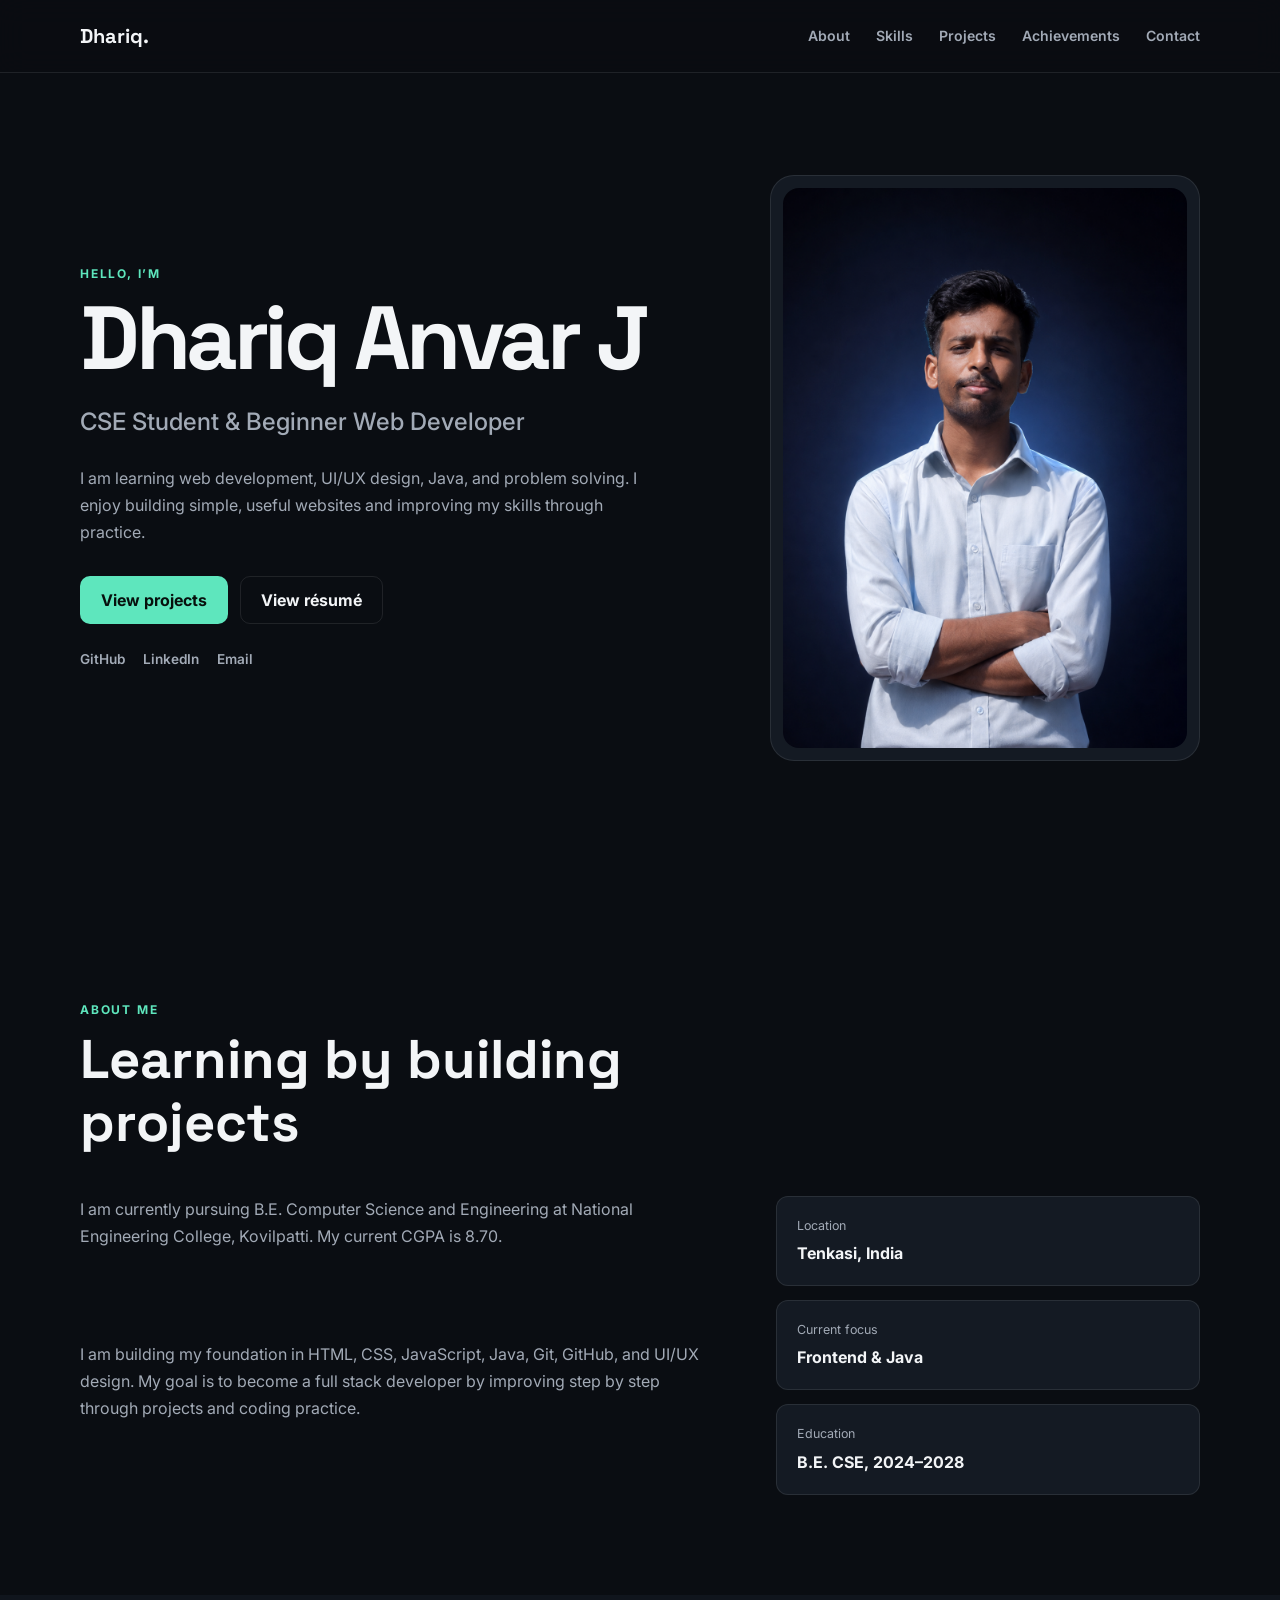
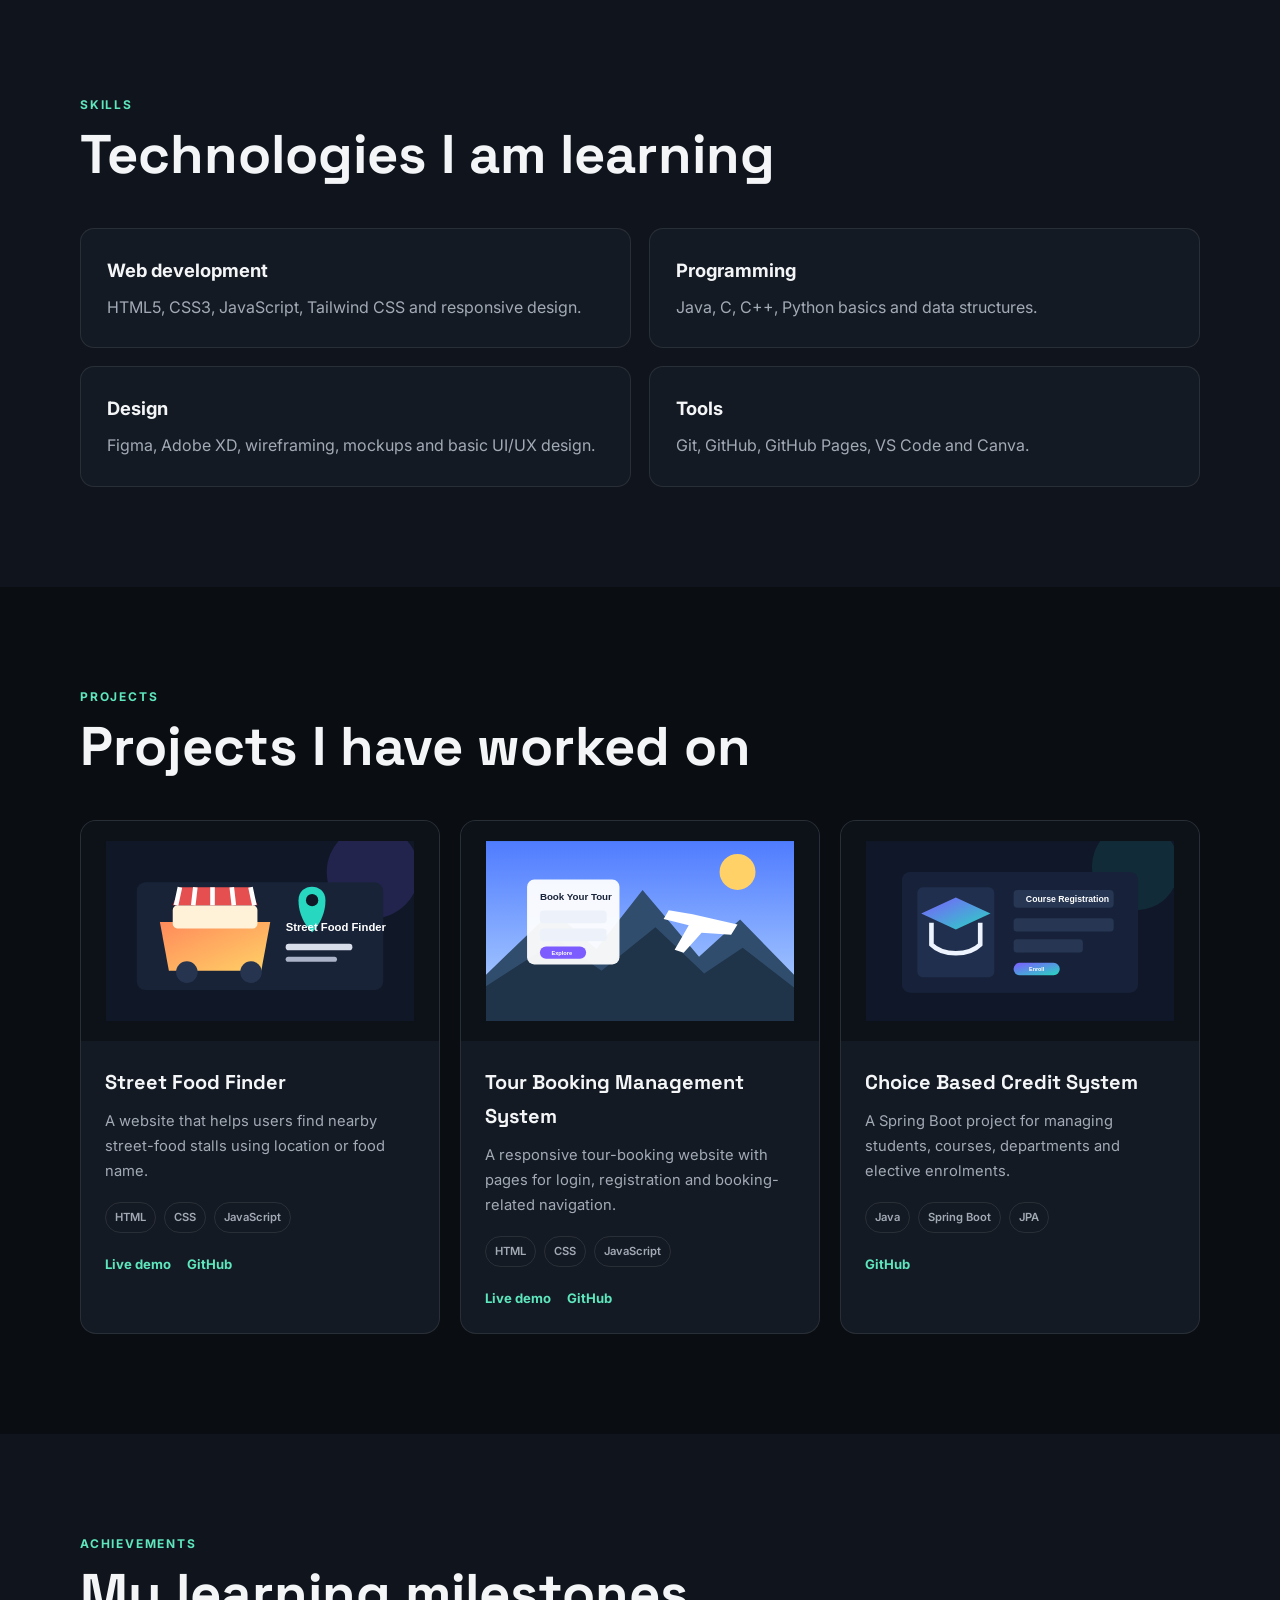
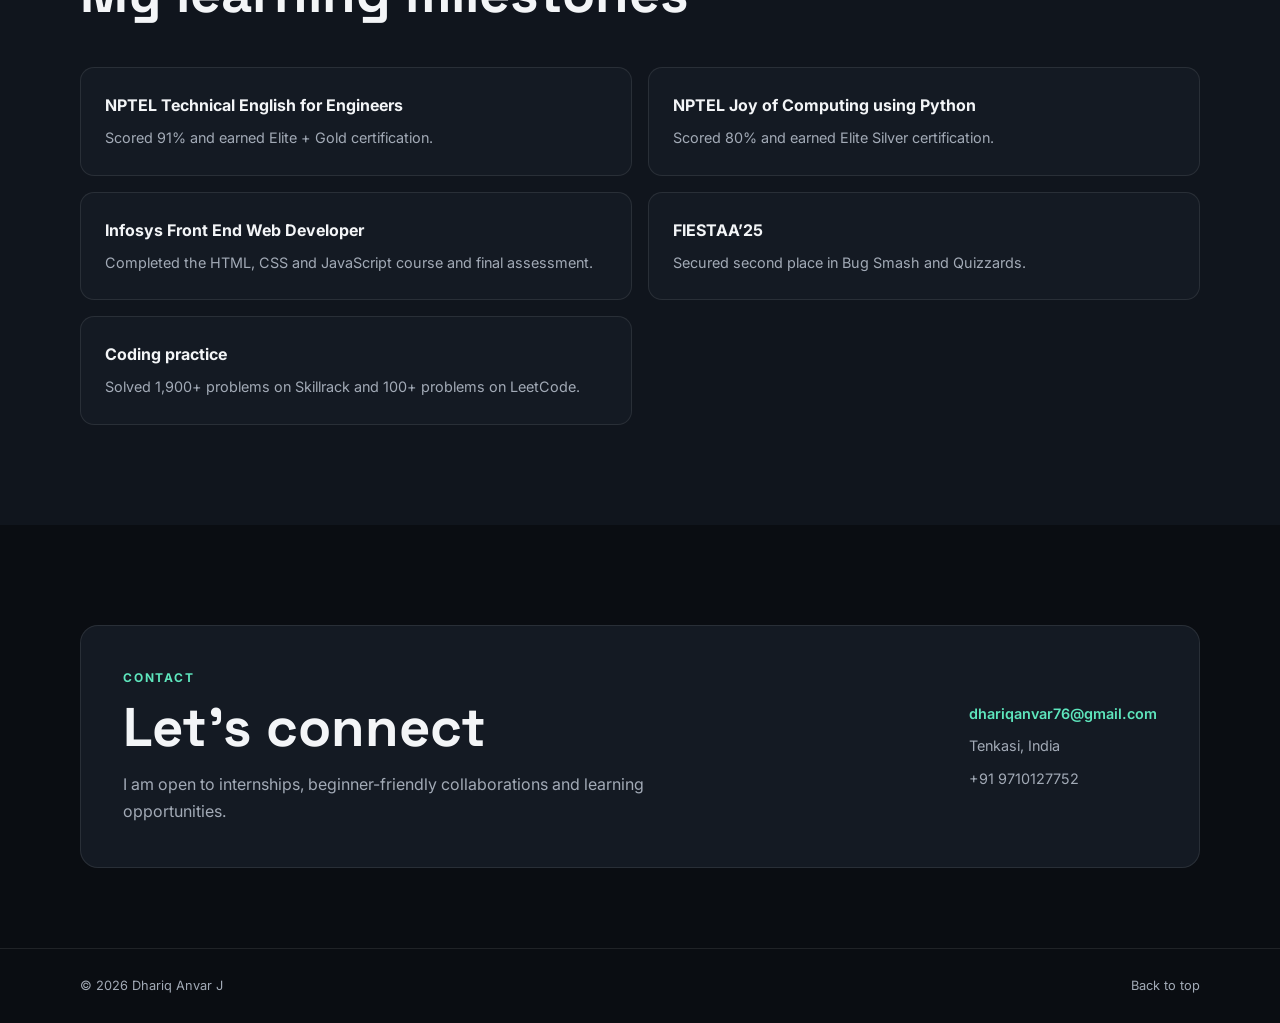
==== commit 0e0c3c6c: "Add files via upload" ====
--- a/index.html
+++ b/index.html
@@ -1,330 +1,265 @@
 <!DOCTYPE html>
-
 <html lang="en">
 <head>
-<meta charset="utf-8"/>
-<meta content="width=device-width, initial-scale=1.0" name="viewport"/>
-<meta content="Portfolio of Dhariq Anvar J, a CSE student and aspiring Full Stack Developer." name="description"/>
-<title>Dhariq Anvar J | Portfolio</title>
-<link href="https://fonts.googleapis.com" rel="preconnect"/>
-<link crossorigin="" href="https://fonts.gstatic.com" rel="preconnect"/>
-<link href="https://fonts.googleapis.com/css2?family=Inter:wght@400;500;600;700;800&amp;family=Space+Grotesk:wght@600;700&amp;display=swap" rel="stylesheet"/>
-<link href="css/style.css" rel="stylesheet"/>
-<script defer="" src="js/script.js"></script>
+  <meta charset="UTF-8">
+  <meta name="viewport" content="width=device-width, initial-scale=1.0">
+  <meta name="description" content="Portfolio of Dhariq Anvar J, a CSE student learning web development and UI/UX design.">
+  <title>Dhariq Anvar J | Portfolio</title>
+
+  <link rel="preconnect" href="https://fonts.googleapis.com">
+  <link rel="preconnect" href="https://fonts.gstatic.com" crossorigin>
+  <link href="https://fonts.googleapis.com/css2?family=Inter:wght@400;500;600;700&family=Space+Grotesk:wght@600;700&display=swap" rel="stylesheet">
+
+  <link rel="stylesheet" href="css/style.css">
+  <script src="js/script.js" defer></script>
 </head>
 <body>
-<a class="skip-link" href="#main-content">Skip to content</a>
-<header class="site-header">
-<nav aria-label="Main navigation" class="navbar container">
-<a aria-label="Dhariq Anvar home" class="logo" href="#home">
-<span>&lt;</span>DA<span>/&gt;</span>
-</a>
-<button aria-controls="nav-links" aria-expanded="false" aria-label="Open navigation menu" class="menu-button" type="button">
-<span></span><span></span><span></span>
-</button>
-<ul class="nav-links" id="nav-links">
-<li><a href="#home">Home</a></li>
-<li><a href="#about">About</a></li>
-<li><a href="#skills">Skills</a></li>
-<li><a href="#projects">Projects</a></li>
-<li><a href="#achievements">Achievements</a></li>
-<li><a href="#contact">Contact</a></li>
-</ul>
-</nav>
-</header>
-<main id="main-content">
-<section class="hero section" id="home">
-<div class="hero-glow hero-glow-one"></div>
-<div class="hero-glow hero-glow-two"></div>
-<div class="container hero-grid">
-<div class="hero-content">
-<p class="eyebrow">Hello, I am</p>
-<h1>Dhariq <span>Anvar J</span></h1>
-<p class="hero-role">Aspiring <span id="changing-role">Full Stack Developer</span></p>
-<p class="hero-description">
-            A Computer Science and Engineering student who enjoys building clean web experiences,
-            solving coding problems, and learning how software works from the ground up.
+  <header class="site-header">
+    <nav class="navbar container">
+      <a class="logo" href="#home">Dhariq.</a>
+
+      <button class="menu-button" type="button" aria-expanded="false" aria-controls="nav-links" aria-label="Open menu">
+        <span></span><span></span><span></span>
+      </button>
+
+      <ul class="nav-links" id="nav-links">
+        <li><a href="#about">About</a></li>
+        <li><a href="#skills">Skills</a></li>
+        <li><a href="#projects">Projects</a></li>
+        <li><a href="#achievements">Achievements</a></li>
+        <li><a href="#contact">Contact</a></li>
+      </ul>
+    </nav>
+  </header>
+
+  <main>
+    <section class="hero section" id="home">
+      <div class="container hero-grid">
+        <div class="hero-content">
+          <p class="small-label">Hello, I’m</p>
+          <h1>Dhariq Anvar J</h1>
+          <h2>CSE Student &amp; Beginner Web Developer</h2>
+
+          <p class="hero-text">
+            I am learning web development, UI/UX design, Java, and problem solving.
+            I enjoy building simple, useful websites and improving my skills through practice.
           </p>
-<div class="hero-actions">
-<a class="button primary-button" href="#projects">View my work</a>
-<a class="button secondary-button" href="assets/resume/Dhariq-Anvar-J-Resume.pdf" rel="noopener noreferrer" target="_blank">View résumé</a>
-</div>
-<div aria-label="Social links" class="social-links">
-<a aria-label="GitHub profile" href="https://github.com/dhariqanvar-7" rel="noopener noreferrer" target="_blank">GitHub</a>
-<a aria-label="LinkedIn profile" href="https://www.linkedin.com/in/dhariqanvar7" rel="noopener noreferrer" target="_blank">LinkedIn</a>
-<a aria-label="Email Dhariq" href="mailto:dhariqanvar76@gmail.com">Email</a>
-</div>
-</div>
-<div aria-hidden="true" class="hero-visual">
-<div class="code-card">
-<div class="code-card-top">
-<span></span><span></span><span></span>
-</div>
-<pre><code><span class="code-purple">class</span> <span class="code-blue">Developer</span> {
-  <span class="code-purple">String</span> name = <span class="code-green">"Dhariq Anvar J"</span>;
-  <span class="code-purple">String</span> goal =
-      <span class="code-green">"Full Stack"</span>;
-
-  <span class="code-purple">void</span> <span class="code-yellow">build</span>() {
-    learn();
-    practice();
-    improve();
-  }
-}</code></pre>
-</div>
-<div class="floating-tag tag-one">HTML &amp; CSS</div>
-<div class="floating-tag tag-two">Java</div>
-<div class="floating-tag tag-three">DSA</div>
-</div>
-</div>
-</section>
-<section class="section about-section" id="about">
-<div class="container">
-<div class="section-heading">
-<p class="eyebrow">Get to know me</p>
-<h2>About me</h2>
-<p>I am building strong foundations in web development and problem solving.</p>
-</div>
-<div class="about-grid">
-<div class="profile-card">
-<div class="profile-photo-wrap"><img alt="Profile photo placeholder for Dhariq Anvar J" src="assets/images/dhariq-photo.png"/><p class="photo-note"></p></div>
-<div>
-<h3>Dhariq Anvar J</h3>
-<p>CSE Student</p>
-</div>
-<ul class="quick-facts">
-<li><span>Focus</span><strong>Full Stack Development</strong></li>
-<li><span>Location</span><strong>Tamil Nadu, India</strong></li>
-<li><span>Learning</span><strong>Java, DSA &amp; Web</strong></li>
-</ul>
-</div>
-<div class="about-content">
-<h3>Turning curiosity into useful projects.</h3>
-<p>
-              I am a Computer Science and Engineering student with an interest in frontend development,
-              Java, data structures, and full stack technologies. I enjoy understanding concepts clearly
-              and then applying them by building projects.
+
+          <div class="hero-buttons">
+            <a class="button primary-button" href="#projects">View projects</a>
+            <a class="button secondary-button"
+               href="assets/resume/Dhariq-Anvar-J-Resume.pdf"
+               target="_blank"
+               rel="noopener noreferrer">View résumé</a>
+          </div>
+
+          <div class="social-links">
+            <a href="https://github.com/dhariqanvar-7" target="_blank" rel="noopener noreferrer">GitHub</a>
+            <a href="https://www.linkedin.com/" target="_blank" rel="noopener noreferrer">LinkedIn</a>
+            <a href="mailto:dhariqanvar76@gmail.com">Email</a>
+          </div>
+        </div>
+
+        <div class="hero-photo">
+          <img src="assets/images/dhariq-anvar-j.png" alt="Dhariq Anvar J">
+        </div>
+      </div>
+    </section>
+
+    <section class="section" id="about">
+      <div class="container">
+        <div class="section-heading">
+          <p class="small-label">About me</p>
+          <h2>Learning by building projects</h2>
+        </div>
+
+        <div class="about-grid">
+          <div class="about-text">
+            <p>
+              I am currently pursuing B.E. Computer Science and Engineering at National Engineering College,
+              Kovilpatti. My current CGPA is 8.70.
             </p>
-<p>
-              My goal is to become a skilled Full Stack Developer who can create reliable, accessible,
-              and user-friendly applications. I am currently strengthening my HTML, CSS, JavaScript,
-              Git, Java, and problem-solving skills.
+            <p>
+              I am building my foundation in HTML, CSS, JavaScript, Java, Git, GitHub, and UI/UX design.
+              My goal is to become a full stack developer by improving step by step through projects and coding practice.
             </p>
-<div class="about-highlights">
-<article>
-<span>01</span>
-<div>
-<h4>Clean interfaces</h4>
-<p>Responsive layouts that are easy to use.</p>
-</div>
-</article>
-<article>
-<span>02</span>
-<div>
-<h4>Strong foundations</h4>
-<p>Learning concepts instead of memorising code.</p>
-</div>
-</article>
-<article>
-<span>03</span>
-<div>
-<h4>Continuous growth</h4>
-<p>Practising DSA and improving projects regularly.</p>
-</div>
-</article>
-</div>
-</div>
-</div>
-</div>
-</section>
-<section class="section skills-section" id="skills">
-<div class="container">
-<div class="section-heading">
-<p class="eyebrow">What I work with</p>
-<h2>Skills &amp; tools</h2>
-<p>A practical overview of the technologies I am learning and using.</p>
-</div>
-<div class="skill-groups">
-<article class="skill-card">
-<div class="skill-icon">&lt;/&gt;</div>
-<h3>Frontend</h3>
-<div class="skill-tags">
-<span>HTML5</span><span>CSS3</span><span>JavaScript</span><span>Responsive Design</span>
-</div>
-</article>
-<article class="skill-card">
-<div class="skill-icon">{ }</div>
-<h3>Programming</h3>
-<div class="skill-tags">
-<span>Java</span><span>C</span><span>C++</span><span>Python Basics</span>
-</div>
-</article>
-<article class="skill-card">
-<div class="skill-icon">⌘</div>
-<h3>Tools &amp; concepts</h3>
-<div class="skill-tags">
-<span>Git</span><span>GitHub</span><span>VS Code</span><span>DSA</span><span>OOP</span>
-</div>
-</article>
-</div>
-</div>
-</section>
-<section class="section projects-section" id="projects">
-<div class="container">
-<div class="section-heading">
-<p class="eyebrow">Selected work</p>
-<h2>Projects</h2>
-<p>Projects that reflect my interests in web development and practical problem solving.</p>
-</div>
-<div class="project-grid">
-<article class="project-card featured-project">
-<div class="project-visual heart-patch-visual"><img alt="Choice Based Credit System project illustration" loading="lazy" src="assets/images/choice-credit-system.svg"/></div>
-<div class="project-content">
-<div class="project-label">Featured concept</div>
-<h3>Choice Based Credit System</h3>
-<p>
-                CBCS Course Registration System** is a Spring Boot web application for managing departments, faculty, students, courses, instructors, and enrollments with Excel import and enrollment report download support.
+          </div>
+
+          <div class="quick-info">
+            <div>
+              <span>Location</span>
+              <strong>Tenkasi, India</strong>
+            </div>
+            <div>
+              <span>Current focus</span>
+              <strong>Frontend &amp; Java</strong>
+            </div>
+            <div>
+              <span>Education</span>
+              <strong>B.E. CSE, 2024–2028</strong>
+            </div>
+          </div>
+        </div>
+      </div>
+    </section>
+
+    <section class="section alt-section" id="skills">
+      <div class="container">
+        <div class="section-heading">
+          <p class="small-label">Skills</p>
+          <h2>Technologies I am learning</h2>
+        </div>
+
+        <div class="skills-grid">
+          <article class="skill-card">
+            <h3>Web development</h3>
+            <p>HTML5, CSS3, JavaScript, Tailwind CSS and responsive design.</p>
+          </article>
+
+          <article class="skill-card">
+            <h3>Programming</h3>
+            <p>Java, C, C++, Python basics and data structures.</p>
+          </article>
+
+          <article class="skill-card">
+            <h3>Design</h3>
+            <p>Figma, Adobe XD, wireframing, mockups and basic UI/UX design.</p>
+          </article>
+
+          <article class="skill-card">
+            <h3>Tools</h3>
+            <p>Git, GitHub, GitHub Pages, VS Code and Canva.</p>
+          </article>
+        </div>
+      </div>
+    </section>
+
+    <section class="section" id="projects">
+      <div class="container">
+        <div class="section-heading">
+          <p class="small-label">Projects</p>
+          <h2>Projects I have worked on</h2>
+        </div>
+
+        <div class="projects-grid">
+          <article class="project-card">
+            <img src="assets/images/street-food-finder.svg" alt="Street Food Finder project">
+            <div class="project-content">
+              <h3>Street Food Finder</h3>
+              <p>
+                A website that helps users find nearby street-food stalls using location or food name.
               </p>
-<div class="project-tech">
-<span>SpringBoot</span><span>Java</span><span>Database</span>
-</div>
-<div class="project-links">
-<a href="https://github.com/dhariqanvar-7/Choice-Based-Credit-System" rel="noopener noreferrer" target="_blank">Github ↗</a>
-</div>
-</div>
-</article>
-<article class="project-card">
-<div class="project-visual food-visual"><img alt="Street Food Finder project illustration" loading="lazy" src="assets/images/street-food-finder.svg"/></div>
-<div class="project-content">
-<div class="project-label">Web project</div>
-<h3>Street Food Discovery</h3>
-<p>
-                A web experience designed around discovering local street-food vendors, menu details,
-                ratings, and location information.
+              <div class="tags">
+                <span>HTML</span><span>CSS</span><span>JavaScript</span>
+              </div>
+              <div class="project-links">
+                <a href="https://dhariqanvar-7.github.io/Street-Food-Finder/"
+                   target="_blank" rel="noopener noreferrer">Live demo</a>
+                <a href="https://github.com/dhariqanvar-7/Street-Food-Finder"
+                   target="_blank" rel="noopener noreferrer">GitHub</a>
+              </div>
+            </div>
+          </article>
+
+          <article class="project-card">
+            <img src="assets/images/tour-booking.svg" alt="Tour Booking Management System project">
+            <div class="project-content">
+              <h3>Tour Booking Management System</h3>
+              <p>
+                A responsive tour-booking website with pages for login, registration and booking-related navigation.
               </p>
-<div class="project-tech">
-<span>HTML</span><span>CSS</span><span>JavaScript</span>
-</div>
-<div class="project-links">
-<a href="https://github.com/dhariqanvar-7/Street-Food-Finder" rel="noopener noreferrer" target="_blank">GitHub ↗</a>
-<a href="https://dhariqanvar-7.github.io/Street-Food-Finder/" rel="noopener noreferrer" target="_blank">Live demo ↗</a>
-</div>
-</div>
-</article>
-<article class="project-card">
-<div class="project-visual portfolio-visual"><img alt="Tour Booking Management System project illustration" loading="lazy" src="assets/images/tour-booking.svg"/></div>
-<div class="project-content">
-<div class="project-label">Frontend project</div>
-<h3>Tour Booking Management System</h3>
-<p>
-                A responsive Tour Booking Management Website built with HTML, CSS, and JavaScript. It allows users to browse tour packages, view details, and make bookings with ease. Features include interactive forms, smooth navigation, and a clean, modern UI for managing tour reservations.
+              <div class="tags">
+                <span>HTML</span><span>CSS</span><span>JavaScript</span>
+              </div>
+              <div class="project-links">
+                <a href="https://dhariqanvar-7.github.io/Tour-Booking-Management-System/"
+                   target="_blank" rel="noopener noreferrer">Live demo</a>
+                <a href="https://github.com/dhariqanvar-7/Tour-Booking-Management-System"
+                   target="_blank" rel="noopener noreferrer">GitHub</a>
+              </div>
+            </div>
+          </article>
+
+          <article class="project-card">
+            <img src="assets/images/choice-credit-system.svg" alt="Choice Based Credit System project">
+            <div class="project-content">
+              <h3>Choice Based Credit System</h3>
+              <p>
+                A Spring Boot project for managing students, courses, departments and elective enrolments.
               </p>
-<div class="project-tech">
-<span>HTML</span><span>CSS</span><span>JavaScript</span>
-</div>
-<div class="project-links">
-<a href="https://github.com/dhariqanvar-7/Tour-Booking-Management-System" rel="noopener noreferrer" target="_blank">GitHub ↗</a>
-<a href="https://dhariqanvar-7.github.io/Tour-Booking-Management-System/" rel="noopener noreferrer" target="_blank">Live demo ↗</a>
-</div>
-</div>
-</article>
-</div>
-</div>
-</section>
-<section class="section achievements-section" id="achievements">
-<div class="container">
-<div class="section-heading">
-<p class="eyebrow">Milestones</p>
-<h2>Achievements &amp; certifications</h2>
-<p>Learning milestones and competition results that shaped my journey.</p>
-</div>
-<div class="timeline">
-<article class="timeline-item">
-<div class="timeline-marker"></div>
-<div class="timeline-content">
-<span class="timeline-date">NPTEL</span>
-<h3>Technical English for Engineers</h3>
-<p>Scored 91% and earned Elite + Gold certification.</p>
-</div>
-</article>
-<article class="timeline-item">
-<div class="timeline-marker"></div>
-<div class="timeline-content">
-<span class="timeline-date">NPTEL</span>
-<h3>Joy of Computing using Python</h3>
-<p>Scored 80% and earned Elite Silver certification.</p>
-</div>
-</article>
-<article class="timeline-item">
-<div class="timeline-marker"></div>
-<div class="timeline-content">
-<span class="timeline-date">Infosys Springboard</span>
-<h3>Front End Web Developer</h3>
-<p>Completed the HTML, CSS, and JavaScript learning path and final assessment.</p>
-</div>
-</article>
-<article class="timeline-item">
-<div class="timeline-marker"></div>
-<div class="timeline-content">
-<span class="timeline-date">FIESTAA'25</span>
-<h3>Second-place finish</h3>
-<p>Secured second prize in Bug Smash and competition.</p>
-</div>
-</article>
-</div>
-</div>
-</section>
-<section class="section contact-section" id="contact">
-<div class="container contact-grid">
-<div class="contact-copy">
-<p class="eyebrow">Let us connect</p>
-<h2>Have an opportunity or an idea?</h2>
-<p>
-            I am open to internships, collaborative projects, and conversations about web development
-            and software engineering.
+              <div class="tags">
+                <span>Java</span><span>Spring Boot</span><span>JPA</span>
+              </div>
+              <div class="project-links">
+                <a href="https://github.com/dhariqanvar-7/Choice-Based-Credit-System"
+                   target="_blank" rel="noopener noreferrer">GitHub</a>
+              </div>
+            </div>
+          </article>
+        </div>
+      </div>
+    </section>
+
+    <section class="section alt-section" id="achievements">
+      <div class="container">
+        <div class="section-heading">
+          <p class="small-label">Achievements</p>
+          <h2>My learning milestones</h2>
+        </div>
+
+        <div class="achievement-list">
+          <article>
+            <h3>NPTEL Technical English for Engineers</h3>
+            <p>Scored 91% and earned Elite + Gold certification.</p>
+          </article>
+
+          <article>
+            <h3>NPTEL Joy of Computing using Python</h3>
+            <p>Scored 80% and earned Elite Silver certification.</p>
+          </article>
+
+          <article>
+            <h3>Infosys Front End Web Developer</h3>
+            <p>Completed the HTML, CSS and JavaScript course and final assessment.</p>
+          </article>
+
+          <article>
+            <h3>FIESTAA’25</h3>
+            <p>Secured second place in Bug Smash and Quizzards.</p>
+          </article>
+
+          <article>
+            <h3>Coding practice</h3>
+            <p>Solved 1,900+ problems on Skillrack and 100+ problems on LeetCode.</p>
+          </article>
+        </div>
+      </div>
+    </section>
+
+    <section class="section contact-section" id="contact">
+      <div class="container contact-box">
+        <div>
+          <p class="small-label">Contact</p>
+          <h2>Let’s connect</h2>
+          <p>
+            I am open to internships, beginner-friendly collaborations and learning opportunities.
           </p>
-<div class="contact-details">
-<a href="mailto:dhariqanvar76@gmail.com">
-<span>@</span>
-<div><small>Email</small><strong>dhariqanvar76@gmail.com</strong></div>
-</a>
-<div>
-<span>⌖</span>
-<div><small>Location</small><strong>Tamil Nadu, India</strong></div>
-</div>
-</div>
-</div>
-<form action="mailto:dhariqanvar76@gmail.com" class="contact-form" enctype="text/plain" method="post">
-<div class="form-row">
-<label>
-              Name
-              <input name="name" placeholder="Your name" required="" type="text"/>
-</label>
-<label>
-              Email
-              <input name="email" placeholder="you@example.com" required="" type="email"/>
-</label>
-</div>
-<label>
-            Subject
-            <input name="subject" placeholder="What would you like to discuss?" required="" type="text"/>
-</label>
-<label>
-            Message
-            <textarea name="message" placeholder="Write your message..." required="" rows="6"></textarea>
-</label>
-<button class="button primary-button" type="submit">Send message</button>
-<p class="form-note">This opens your default email application. No backend is required.</p>
-</form>
-</div>
-</section>
-</main>
-<footer class="site-footer">
-<div class="container footer-content">
-<a class="logo" href="#home"><span>&lt;</span>DA<span>/&gt;</span></a>
-<p>Designed and built by Dhariq Anvar J.</p>
-<a href="#home">Back to top ↑</a>
-</div>
-</footer>
+        </div>
+
+        <div class="contact-links">
+          <a href="mailto:dhariqanvar76@gmail.com">dhariqanvar76@gmail.com</a>
+          <span>Tenkasi, India</span>
+          <span>+91 9710127752</span>
+        </div>
+      </div>
+    </section>
+  </main>
+
+  <footer>
+    <div class="container footer-content">
+      <p>© 2026 Dhariq Anvar J</p>
+      <a href="#home">Back to top</a>
+    </div>
+  </footer>
 </body>
 </html>
--- a/css/style.css
+++ b/css/style.css
@@ -1,17 +1,12 @@
 :root {
-  --bg: #080b14;
-  --bg-soft: #0e1321;
-  --card: rgba(18, 25, 42, 0.78);
-  --card-solid: #11182a;
-  --text: #f5f7ff;
-  --muted: #aab3c7;
-  --primary: #7c5cff;
-  --secondary: #28d7c0;
-  --border: rgba(255, 255, 255, 0.1);
-  --shadow: 0 24px 70px rgba(0, 0, 0, 0.32);
-  --radius-lg: 28px;
-  --radius-md: 18px;
-  --container: 1120px;
+  --bg: #0a0d12;
+  --bg-soft: #10151d;
+  --card: #141a23;
+  --text: #f3f5f7;
+  --muted: #a2aab6;
+  --accent: #5ee6bd;
+  --border: rgba(255, 255, 255, 0.09);
+  --max-width: 1120px;
 }
 
 * {
@@ -22,15 +17,12 @@
 
 html {
   scroll-behavior: smooth;
-  scroll-padding-top: 90px;
+  scroll-padding-top: 85px;
 }
 
 body {
   min-width: 320px;
-  background:
-    radial-gradient(circle at 10% 5%, rgba(124, 92, 255, 0.1), transparent 28rem),
-    radial-gradient(circle at 90% 22%, rgba(40, 215, 192, 0.08), transparent 24rem),
-    var(--bg);
+  background: var(--bg);
   color: var(--text);
   font-family: "Inter", sans-serif;
   line-height: 1.7;
@@ -46,87 +38,30 @@
 }
 
 img {
+  display: block;
   max-width: 100%;
 }
 
-button,
-input,
-textarea {
+button {
   font: inherit;
 }
 
-button {
-  cursor: pointer;
-}
-
-code {
-  font-family: Consolas, monospace;
-}
-
 .container {
-  width: min(calc(100% - 40px), var(--container));
+  width: min(calc(100% - 36px), var(--max-width));
   margin-inline: auto;
-}
-
-.section {
-  padding: 110px 0;
-  position: relative;
-}
-
-.section-heading {
-  max-width: 680px;
-  margin-bottom: 52px;
-}
-
-.section-heading h2,
-.contact-copy h2 {
-  margin: 8px 0 14px;
-  font-family: "Space Grotesk", sans-serif;
-  font-size: clamp(2.2rem, 5vw, 3.8rem);
-  line-height: 1.08;
-}
-
-.section-heading > p:last-child,
-.contact-copy > p {
-  color: var(--muted);
-  font-size: 1.03rem;
-}
-
-.eyebrow {
-  color: var(--secondary);
-  font-size: 0.78rem;
-  font-weight: 800;
-  letter-spacing: 0.18em;
-  text-transform: uppercase;
-}
-
-.skip-link {
-  position: fixed;
-  top: -80px;
-  left: 20px;
-  z-index: 999;
-  padding: 12px 18px;
-  border-radius: 10px;
-  background: var(--text);
-  color: var(--bg);
-  transition: top 0.2s;
-}
-
-.skip-link:focus {
-  top: 20px;
 }
 
 .site-header {
   position: fixed;
   inset: 0 0 auto;
   z-index: 100;
-  border-bottom: 1px solid transparent;
-  background: rgba(8, 11, 20, 0.72);
-  backdrop-filter: blur(18px);
+  border-bottom: 1px solid var(--border);
+  background: rgba(10, 13, 18, 0.9);
+  backdrop-filter: blur(14px);
 }
 
 .navbar {
-  min-height: 76px;
+  min-height: 72px;
   display: flex;
   align-items: center;
   justify-content: space-between;
@@ -134,813 +69,401 @@
 
 .logo {
   font-family: "Space Grotesk", sans-serif;
-  font-size: 1.3rem;
-  font-weight: 800;
-  letter-spacing: -0.05em;
-}
-
-.logo span {
-  color: var(--secondary);
+  font-size: 1.25rem;
+  font-weight: 700;
+}
+
+.logo::after {
+  content: "";
+  color: var(--accent);
 }
 
 .nav-links {
   display: flex;
-  align-items: center;
-  gap: 30px;
+  gap: 26px;
   list-style: none;
 }
 
 .nav-links a {
-  position: relative;
-  color: var(--muted);
-  font-size: 0.92rem;
+  color: var(--muted);
+  font-size: 0.88rem;
   font-weight: 600;
-  transition: color 0.2s;
-}
-
-.nav-links a::after {
-  content: "";
-  position: absolute;
-  right: 0;
-  bottom: -7px;
-  left: 0;
-  height: 2px;
-  border-radius: 999px;
-  background: var(--secondary);
-  transform: scaleX(0);
-  transition: transform 0.2s;
-}
-
-.nav-links a:hover,
-.nav-links a:focus-visible {
-  color: var(--text);
-}
-
-.nav-links a:hover::after,
-.nav-links a:focus-visible::after {
-  transform: scaleX(1);
+}
+
+.nav-links a:hover {
+  color: var(--accent);
 }
 
 .menu-button {
-  width: 44px;
-  height: 44px;
+  width: 42px;
+  height: 42px;
   display: none;
   border: 1px solid var(--border);
-  border-radius: 12px;
+  border-radius: 10px;
   background: transparent;
 }
 
 .menu-button span {
-  width: 20px;
+  width: 19px;
   height: 2px;
   display: block;
   margin: 4px auto;
-  border-radius: 99px;
   background: var(--text);
-  transition: transform 0.2s, opacity 0.2s;
+  transition: 0.2s;
+}
+
+.section {
+  padding: 100px 0;
+}
+
+.alt-section {
+  background: var(--bg-soft);
 }
 
 .hero {
   min-height: 100vh;
-  padding-top: 150px;
+  padding-top: 135px;
   display: grid;
   align-items: center;
-  overflow: hidden;
 }
 
 .hero-grid {
   display: grid;
-  grid-template-columns: 1.08fr 0.92fr;
+  grid-template-columns: 1.1fr 0.9fr;
   gap: 70px;
   align-items: center;
 }
 
+.small-label {
+  color: var(--accent);
+  font-size: 0.75rem;
+  font-weight: 700;
+  letter-spacing: 0.15em;
+  text-transform: uppercase;
+}
+
 .hero h1 {
-  margin: 10px 0 0;
+  margin-top: 10px;
   font-family: "Space Grotesk", sans-serif;
-  font-size: clamp(3.5rem, 8vw, 6.8rem);
-  line-height: 0.98;
-  letter-spacing: -0.065em;
-}
-
-.hero h1 span {
-  color: transparent;
-  -webkit-text-stroke: 1.5px var(--secondary);
-}
-
-.hero-role {
-  min-height: 42px;
-  margin-top: 24px;
-  color: var(--muted);
-  font-size: clamp(1.15rem, 2.6vw, 1.55rem);
-  font-weight: 600;
-}
-
-.hero-role span {
-  color: var(--text);
-}
-
-.hero-description {
-  max-width: 650px;
+  font-size: clamp(3.2rem, 7vw, 6rem);
+  line-height: 1;
+  letter-spacing: -0.05em;
+}
+
+.hero h2 {
   margin-top: 18px;
   color: var(--muted);
-  font-size: 1.04rem;
-}
-
-.hero-actions {
-  margin-top: 34px;
+  font-size: clamp(1.1rem, 2.5vw, 1.5rem);
+  font-weight: 500;
+}
+
+.hero-text {
+  max-width: 640px;
+  margin-top: 22px;
+  color: var(--muted);
+}
+
+.hero-buttons {
+  margin-top: 30px;
   display: flex;
   flex-wrap: wrap;
-  gap: 14px;
+  gap: 12px;
 }
 
 .button {
-  min-height: 50px;
-  padding: 0 22px;
+  min-height: 48px;
+  padding: 0 20px;
   display: inline-flex;
   align-items: center;
   justify-content: center;
   border: 1px solid transparent;
-  border-radius: 13px;
+  border-radius: 10px;
   font-weight: 700;
-  transition: transform 0.2s, box-shadow 0.2s, border-color 0.2s;
+  transition: transform 0.2s, border-color 0.2s;
 }
 
 .button:hover {
-  transform: translateY(-3px);
+  transform: translateY(-2px);
 }
 
 .primary-button {
-  border: 0;
-  background: linear-gradient(135deg, var(--primary), #9c64ff);
-  color: white;
-  box-shadow: 0 16px 35px rgba(124, 92, 255, 0.28);
+  background: var(--accent);
+  color: #07100d;
 }
 
 .secondary-button {
   border-color: var(--border);
-  background: rgba(255, 255, 255, 0.03);
 }
 
 .secondary-button:hover {
-  border-color: rgba(40, 215, 192, 0.55);
+  border-color: var(--accent);
 }
 
 .social-links {
-  margin-top: 26px;
+  margin-top: 24px;
   display: flex;
   gap: 18px;
 }
 
 .social-links a {
   color: var(--muted);
-  font-size: 0.9rem;
-  font-weight: 700;
+  font-size: 0.85rem;
+  font-weight: 600;
 }
 
 .social-links a:hover {
-  color: var(--secondary);
-}
-
-.hero-visual {
-  min-height: 480px;
-  position: relative;
-  display: grid;
-  place-items: center;
-}
-
-.code-card {
-  width: min(100%, 470px);
-  padding: 0 0 34px;
+  color: var(--accent);
+}
+
+.hero-photo {
+  max-width: 430px;
+  justify-self: end;
+  padding: 12px;
   border: 1px solid var(--border);
   border-radius: 24px;
-  background: rgba(13, 18, 32, 0.92);
-  box-shadow: var(--shadow);
-  transform: rotate(2deg);
-}
-
-.code-card-top {
-  height: 50px;
-  padding-left: 20px;
-  display: flex;
-  align-items: center;
+  background: var(--card);
+}
+
+.hero-photo img {
+  width: 100%;
+  height: 560px;
+  object-fit: cover;
+  object-position: 50% 25%;
+  border-radius: 16px;
+}
+
+.section-heading {
+  max-width: 720px;
+  margin-bottom: 42px;
+}
+
+.section-heading h2,
+.contact-box h2 {
+  margin-top: 8px;
+  font-family: "Space Grotesk", sans-serif;
+  font-size: clamp(2rem, 4.5vw, 3.4rem);
+  line-height: 1.15;
+}
+
+.about-grid {
+  display: grid;
+  grid-template-columns: 1.2fr 0.8fr;
+  gap: 60px;
+}
+
+.about-text {
+  display: grid;
+  gap: 18px;
+  color: var(--muted);
+}
+
+.quick-info {
+  display: grid;
+  gap: 14px;
+}
+
+.quick-info div {
+  padding: 18px 20px;
+  border: 1px solid var(--border);
+  border-radius: 12px;
+  background: var(--card);
+}
+
+.quick-info span,
+.quick-info strong {
+  display: block;
+}
+
+.quick-info span {
+  color: var(--muted);
+  font-size: 0.78rem;
+}
+
+.quick-info strong {
+  margin-top: 4px;
+}
+
+.skills-grid {
+  display: grid;
+  grid-template-columns: repeat(2, 1fr);
+  gap: 18px;
+}
+
+.skill-card,
+.project-card,
+.achievement-list article {
+  border: 1px solid var(--border);
+  background: var(--card);
+}
+
+.skill-card {
+  padding: 26px;
+  border-radius: 14px;
+}
+
+.skill-card h3 {
+  font-size: 1.15rem;
+}
+
+.skill-card p {
+  margin-top: 8px;
+  color: var(--muted);
+}
+
+.projects-grid {
+  display: grid;
+  grid-template-columns: repeat(3, 1fr);
+  gap: 20px;
+}
+
+.project-card {
+  overflow: hidden;
+  border-radius: 16px;
+}
+
+.project-card > img {
+  width: 100%;
+  height: 220px;
+  object-fit: contain;
+  padding: 20px;
+  background: #0d1219;
+}
+
+.project-content {
+  padding: 24px;
+}
+
+.project-content h3 {
+  font-family: "Space Grotesk", sans-serif;
+  font-size: 1.25rem;
+}
+
+.project-content > p {
+  margin-top: 10px;
+  color: var(--muted);
+  font-size: 0.92rem;
+}
+
+.tags {
+  margin-top: 18px;
+  display: flex;
+  flex-wrap: wrap;
   gap: 8px;
-  border-bottom: 1px solid var(--border);
-}
-
-.code-card-top span {
-  width: 11px;
-  height: 11px;
-  border-radius: 50%;
-  background: #ff6471;
-}
-
-.code-card-top span:nth-child(2) {
-  background: #ffc857;
-}
-
-.code-card-top span:nth-child(3) {
-  background: #36d399;
-}
-
-.code-card pre {
-  padding: 34px clamp(18px, 4vw, 38px) 0;
-  overflow: auto;
-  color: #d8deef;
-  font-size: clamp(0.82rem, 1.6vw, 1rem);
-  line-height: 1.9;
-}
-
-.code-purple { color: #c792ea; }
-.code-blue { color: #82aaff; }
-.code-green { color: #c3e88d; }
-.code-yellow { color: #ffcb6b; }
-
-.floating-tag {
-  position: absolute;
-  padding: 10px 15px;
+}
+
+.tags span {
+  padding: 5px 9px;
   border: 1px solid var(--border);
   border-radius: 999px;
-  background: rgba(17, 24, 42, 0.9);
-  color: var(--secondary);
-  font-size: 0.78rem;
-  font-weight: 800;
-  box-shadow: 0 12px 28px rgba(0, 0, 0, 0.25);
-}
-
-.tag-one { top: 8%; left: 0; }
-.tag-two { right: 1%; bottom: 16%; }
-.tag-three { bottom: 4%; left: 12%; }
-
-.hero-glow {
-  position: absolute;
-  border-radius: 50%;
-  filter: blur(8px);
-  pointer-events: none;
-}
-
-.hero-glow-one {
-  width: 420px;
-  height: 420px;
-  top: 8%;
-  right: -170px;
-  background: rgba(124, 92, 255, 0.12);
-}
-
-.hero-glow-two {
-  width: 330px;
-  height: 330px;
-  bottom: -150px;
-  left: -140px;
-  background: rgba(40, 215, 192, 0.09);
-}
-
-.about-section,
-.projects-section,
+  color: var(--muted);
+  font-size: 0.7rem;
+  font-weight: 600;
+}
+
+.project-links {
+  margin-top: 20px;
+  display: flex;
+  gap: 16px;
+}
+
+.project-links a {
+  color: var(--accent);
+  font-size: 0.82rem;
+  font-weight: 700;
+}
+
+.achievement-list {
+  display: grid;
+  grid-template-columns: repeat(2, 1fr);
+  gap: 16px;
+}
+
+.achievement-list article {
+  padding: 24px;
+  border-radius: 14px;
+}
+
+.achievement-list h3 {
+  font-size: 1rem;
+}
+
+.achievement-list p {
+  margin-top: 7px;
+  color: var(--muted);
+  font-size: 0.9rem;
+}
+
 .contact-section {
-  background: rgba(255, 255, 255, 0.018);
-}
-
-.about-grid {
-  display: grid;
-  grid-template-columns: 0.78fr 1.22fr;
-  gap: 42px;
-  align-items: start;
-}
-
-.profile-card,
-.skill-card,
-.project-card,
-.contact-form {
-  border: 1px solid var(--border);
-  background: var(--card);
-  box-shadow: var(--shadow);
-}
-
-.profile-card {
-  padding: 32px;
-  border-radius: var(--radius-lg);
-}
-
-.profile-avatar {
-  width: 110px;
-  height: 110px;
-  display: grid;
-  place-items: center;
-  border-radius: 30px;
-  background:
-    linear-gradient(135deg, rgba(124, 92, 255, 0.9), rgba(40, 215, 192, 0.9));
-  font-family: "Space Grotesk", sans-serif;
-  font-size: 2.1rem;
-  font-weight: 800;
-  box-shadow: 0 18px 42px rgba(124, 92, 255, 0.3);
-}
-
-.profile-card h3 {
-  margin-top: 25px;
-  font-size: 1.45rem;
-}
-
-.profile-card > div:nth-child(2) p {
-  color: var(--secondary);
-}
-
-.quick-facts {
-  margin-top: 28px;
-  display: grid;
-  gap: 14px;
-  list-style: none;
-}
-
-.quick-facts li {
-  padding-top: 14px;
-  display: flex;
-  justify-content: space-between;
-  gap: 14px;
-  border-top: 1px solid var(--border);
-}
-
-.quick-facts span {
-  color: var(--muted);
-  font-size: 0.85rem;
-}
-
-.quick-facts strong {
-  font-size: 0.85rem;
-  text-align: right;
-}
-
-.about-content {
-  padding: 12px 0;
-}
-
-.about-content > h3 {
-  max-width: 600px;
-  font-family: "Space Grotesk", sans-serif;
-  font-size: clamp(1.8rem, 4vw, 2.9rem);
-  line-height: 1.2;
-}
-
-.about-content > p {
-  margin-top: 20px;
-  color: var(--muted);
-}
-
-.about-highlights {
-  margin-top: 34px;
-  display: grid;
-  gap: 15px;
-}
-
-.about-highlights article {
-  padding: 18px 20px;
-  display: flex;
-  gap: 18px;
-  border: 1px solid var(--border);
-  border-radius: 16px;
-  background: rgba(255, 255, 255, 0.025);
-}
-
-.about-highlights article > span {
-  color: var(--secondary);
-  font-family: "Space Grotesk", sans-serif;
-  font-weight: 800;
-}
-
-.about-highlights p {
-  color: var(--muted);
-  font-size: 0.9rem;
-}
-
-.skill-groups {
-  display: grid;
-  grid-template-columns: repeat(3, 1fr);
-  gap: 22px;
-}
-
-.skill-card {
-  padding: 30px;
-  border-radius: var(--radius-md);
-  transition: transform 0.2s, border-color 0.2s;
-}
-
-.skill-card:hover {
-  transform: translateY(-7px);
-  border-color: rgba(124, 92, 255, 0.5);
-}
-
-.skill-icon {
-  width: 50px;
-  height: 50px;
-  display: grid;
-  place-items: center;
-  border-radius: 14px;
-  background: rgba(124, 92, 255, 0.12);
-  color: var(--secondary);
-  font-family: "Space Grotesk", sans-serif;
-  font-weight: 800;
-}
-
-.skill-card h3 {
-  margin: 22px 0 18px;
-  font-size: 1.25rem;
-}
-
-.skill-tags,
-.project-tech {
-  display: flex;
-  flex-wrap: wrap;
-  gap: 9px;
-}
-
-.skill-tags span,
-.project-tech span {
-  padding: 7px 10px;
-  border: 1px solid var(--border);
-  border-radius: 999px;
-  background: rgba(255, 255, 255, 0.025);
-  color: var(--muted);
-  font-size: 0.76rem;
-  font-weight: 700;
-}
-
-.project-grid {
-  display: grid;
-  grid-template-columns: repeat(2, 1fr);
-  gap: 24px;
-}
-
-.project-card {
-  border-radius: var(--radius-lg);
-  overflow: hidden;
-  transition: transform 0.24s, border-color 0.24s;
-}
-
-.project-card:hover {
-  transform: translateY(-7px);
-  border-color: rgba(40, 215, 192, 0.42);
-}
-
-.featured-project {
-  grid-column: 1 / -1;
-  display: grid;
-  grid-template-columns: 0.92fr 1.08fr;
-}
-
-.project-visual {
-  min-height: 270px;
-  position: relative;
-  display: grid;
-  place-items: center;
-  overflow: hidden;
-  background:
-    linear-gradient(135deg, rgba(124, 92, 255, 0.15), rgba(40, 215, 192, 0.12)),
-    var(--bg-soft);
-}
-
-.featured-project .project-visual {
-  min-height: 100%;
-}
-
-.project-content {
-  padding: 30px;
-}
-
-.project-label {
-  margin-bottom: 10px;
-  color: var(--secondary);
-  font-size: 0.72rem;
-  font-weight: 800;
-  letter-spacing: 0.14em;
-  text-transform: uppercase;
-}
-
-.project-content h3 {
-  font-family: "Space Grotesk", sans-serif;
-  font-size: 1.55rem;
-}
-
-.project-content > p {
-  margin: 13px 0 21px;
-  color: var(--muted);
-}
-
-.project-links {
-  margin-top: 25px;
-  display: flex;
-  gap: 18px;
-}
-
-.project-links a {
-  font-size: 0.87rem;
-  font-weight: 800;
-}
-
-.project-links a:hover {
-  color: var(--secondary);
-}
-
-.patch-shape {
-  width: 130px;
-  height: 160px;
-  display: grid;
-  place-items: center;
-  border: 4px solid rgba(255, 255, 255, 0.65);
-  border-radius: 65px;
-  background: linear-gradient(145deg, rgba(124, 92, 255, 0.8), rgba(40, 215, 192, 0.65));
-  font-size: 3rem;
-  font-weight: 300;
-  box-shadow: 0 24px 45px rgba(0, 0, 0, 0.32);
-  transform: rotate(-8deg);
-}
-
-.pulse-line {
-  position: absolute;
-  width: 115%;
-  height: 80px;
-  background: url("data:image/svg+xml,%3Csvg xmlns='http://www.w3.org/2000/svg' viewBox='0 0 600 100'%3E%3Cpolyline points='0,50 160,50 190,15 220,85 250,35 275,50 600,50' fill='none' stroke='%2328d7c0' stroke-width='5' stroke-linecap='round' stroke-linejoin='round'/%3E%3C/svg%3E") center / contain no-repeat;
-  opacity: 0.7;
-}
-
-.food-bowl {
-  width: 150px;
-  height: 100px;
-  display: grid;
-  place-items: center;
-  border-radius: 12px 12px 80px 80px;
-  background: linear-gradient(135deg, #ff9867, #ffcf75);
-  color: #5b2333;
-  font-size: 3rem;
-  box-shadow: 0 24px 45px rgba(0, 0, 0, 0.25);
-}
-
-.browser-window {
-  width: 75%;
-  max-width: 290px;
-  height: 175px;
-  padding: 16px;
-  border: 2px solid rgba(255, 255, 255, 0.35);
-  border-radius: 18px;
-  background: rgba(8, 11, 20, 0.78);
-  box-shadow: 0 24px 45px rgba(0, 0, 0, 0.28);
-}
-
-.browser-window > span {
-  width: 9px;
-  height: 9px;
-  display: inline-block;
-  margin-right: 4px;
-  border-radius: 50%;
-  background: var(--secondary);
-}
-
-.browser-content {
-  height: 105px;
-  margin-top: 15px;
-  padding: 15px;
-  display: grid;
-  grid-template-columns: 1fr 1fr;
-  gap: 10px;
-  border-radius: 10px;
-  background: rgba(124, 92, 255, 0.12);
-}
-
-.browser-content i {
-  border-radius: 7px;
-  background: rgba(255, 255, 255, 0.13);
-}
-
-.browser-content i:first-child {
-  grid-column: 1 / -1;
-}
-
-.edit-note {
-  margin-top: 20px;
-  color: var(--muted);
-  font-size: 0.83rem;
-}
-
-.edit-note code {
-  color: var(--secondary);
-}
-
-.timeline {
-  max-width: 820px;
-  position: relative;
-  display: grid;
-  gap: 28px;
-}
-
-.timeline::before {
-  content: "";
-  position: absolute;
-  top: 9px;
-  bottom: 9px;
-  left: 8px;
-  width: 2px;
-  background: linear-gradient(var(--primary), var(--secondary));
-}
-
-.timeline-item {
-  padding-left: 48px;
-  position: relative;
-}
-
-.timeline-marker {
-  width: 18px;
-  height: 18px;
-  position: absolute;
-  top: 7px;
-  left: 0;
-  border: 4px solid var(--bg);
-  border-radius: 50%;
-  background: var(--secondary);
-  box-shadow: 0 0 0 3px rgba(40, 215, 192, 0.22);
-}
-
-.timeline-content {
-  padding: 25px 28px;
-  border: 1px solid var(--border);
-  border-radius: var(--radius-md);
-  background: var(--card);
-}
-
-.timeline-date {
-  color: var(--secondary);
-  font-size: 0.75rem;
-  font-weight: 800;
-  letter-spacing: 0.12em;
-  text-transform: uppercase;
-}
-
-.timeline-content h3 {
-  margin: 5px 0;
-  font-size: 1.2rem;
-}
-
-.timeline-content p {
-  color: var(--muted);
-}
-
-.contact-grid {
-  display: grid;
-  grid-template-columns: 0.9fr 1.1fr;
-  gap: 60px;
-  align-items: start;
-}
-
-.contact-details {
-  margin-top: 34px;
-  display: grid;
-  gap: 14px;
-}
-
-.contact-details > a,
-.contact-details > div {
-  padding: 16px 0;
-  display: flex;
-  align-items: center;
-  gap: 16px;
-  border-bottom: 1px solid var(--border);
-}
-
-.contact-details > a > span,
-.contact-details > div > span {
-  width: 44px;
-  height: 44px;
-  display: grid;
-  place-items: center;
-  border-radius: 12px;
-  background: rgba(124, 92, 255, 0.13);
-  color: var(--secondary);
-  font-weight: 800;
-}
-
-.contact-details small,
-.contact-details strong {
-  display: block;
-}
-
-.contact-details small {
-  color: var(--muted);
-}
-
-.contact-form {
-  padding: 30px;
-  display: grid;
-  gap: 18px;
-  border-radius: var(--radius-lg);
-}
-
-.form-row {
-  display: grid;
-  grid-template-columns: 1fr 1fr;
-  gap: 16px;
-}
-
-.contact-form label {
-  display: grid;
-  gap: 8px;
-  font-size: 0.86rem;
-  font-weight: 700;
-}
-
-.contact-form input,
-.contact-form textarea {
-  width: 100%;
-  border: 1px solid var(--border);
-  border-radius: 12px;
-  outline: none;
-  background: rgba(255, 255, 255, 0.035);
-  color: var(--text);
-}
-
-.contact-form input {
-  height: 50px;
-  padding: 0 15px;
-}
-
-.contact-form textarea {
-  padding: 14px 15px;
-  resize: vertical;
-}
-
-.contact-form input:focus,
-.contact-form textarea:focus {
-  border-color: var(--secondary);
-  box-shadow: 0 0 0 3px rgba(40, 215, 192, 0.08);
-}
-
-.contact-form .button {
-  justify-self: start;
-}
-
-.form-note {
-  color: var(--muted);
-  font-size: 0.76rem;
-}
-
-.site-footer {
-  padding: 28px 0;
-  border-top: 1px solid var(--border);
-}
-
-.footer-content {
+  padding-bottom: 80px;
+}
+
+.contact-box {
+  padding: 42px;
   display: flex;
   align-items: center;
   justify-content: space-between;
-  gap: 18px;
-}
-
-.footer-content p,
-.footer-content > a:last-child {
-  color: var(--muted);
-  font-size: 0.84rem;
-}
-
-.footer-content > a:last-child:hover {
-  color: var(--secondary);
+  gap: 40px;
+  border: 1px solid var(--border);
+  border-radius: 18px;
+  background: var(--card);
+}
+
+.contact-box > div:first-child {
+  max-width: 620px;
+}
+
+.contact-box > div:first-child > p:last-child {
+  margin-top: 12px;
+  color: var(--muted);
+}
+
+.contact-links {
+  display: grid;
+  gap: 8px;
+  color: var(--muted);
+  font-size: 0.9rem;
+}
+
+.contact-links a {
+  color: var(--accent);
+  font-weight: 600;
+}
+
+footer {
+  border-top: 1px solid var(--border);
+}
+
+.footer-content {
+  min-height: 74px;
+  display: flex;
+  align-items: center;
+  justify-content: space-between;
+  color: var(--muted);
+  font-size: 0.8rem;
+}
+
+.footer-content a:hover {
+  color: var(--accent);
 }
 
 @media (max-width: 900px) {
   .hero-grid,
-  .about-grid,
-  .contact-grid {
+  .about-grid {
     grid-template-columns: 1fr;
   }
 
-  .hero-content {
-    max-width: 720px;
-  }
-
-  .hero-visual {
-    min-height: 420px;
-  }
-
-  .about-grid {
-    gap: 55px;
-  }
-
-  .profile-card {
-    max-width: 600px;
-  }
-
-  .skill-groups {
+  .hero-photo {
+    justify-self: start;
+  }
+
+  .projects-grid {
     grid-template-columns: 1fr;
-  }
-
-  .featured-project {
-    display: block;
-  }
-
-  .featured-project .project-visual {
-    min-height: 300px;
   }
 }
 
 @media (max-width: 720px) {
   .section {
-    padding: 82px 0;
+    padding: 78px 0;
   }
 
   .menu-button {
@@ -965,13 +488,12 @@
     position: fixed;
     inset: 0;
     padding: 110px 28px 40px;
-    display: flex;
     flex-direction: column;
     align-items: flex-start;
     gap: 24px;
-    background: rgba(8, 11, 20, 0.98);
+    background: rgba(10, 13, 18, 0.98);
     transform: translateX(100%);
-    transition: transform 0.25s ease;
+    transition: transform 0.25s;
   }
 
   .nav-links.open {
@@ -979,54 +501,40 @@
   }
 
   .nav-links a {
-    font-size: 1.35rem;
+    font-size: 1.25rem;
   }
 
   .hero {
     min-height: auto;
-    padding-top: 135px;
-  }
-
-  .hero-grid {
-    gap: 30px;
-  }
-
-  .hero-visual {
-    min-height: 340px;
-  }
-
-  .code-card {
-    transform: none;
-  }
-
-  .floating-tag {
-    display: none;
-  }
-
-  .project-grid {
+    padding-top: 120px;
+  }
+
+  .hero-photo img {
+    height: 480px;
+  }
+
+  .skills-grid,
+  .achievement-list {
     grid-template-columns: 1fr;
   }
 
-  .form-row {
-    grid-template-columns: 1fr;
-  }
-
-  .footer-content {
+  .contact-box {
+    padding: 28px;
+    align-items: flex-start;
     flex-direction: column;
-    text-align: center;
   }
 }
 
 @media (max-width: 480px) {
   .container {
-    width: min(calc(100% - 28px), var(--container));
+    width: min(calc(100% - 26px), var(--max-width));
   }
 
   .hero h1 {
-    font-size: clamp(3.1rem, 19vw, 4.5rem);
-  }
-
-  .hero-actions {
+    font-size: clamp(3rem, 16vw, 4.5rem);
+  }
+
+  .hero-buttons {
     display: grid;
   }
 
@@ -1034,69 +542,11 @@
     width: 100%;
   }
 
-  .code-card pre {
-    font-size: 0.74rem;
-  }
-
-  .profile-card,
-  .skill-card,
-  .project-content,
-  .contact-form {
-    padding: 23px;
-  }
-
-  .quick-facts li {
-    display: grid;
-  }
-
-  .quick-facts strong {
-    text-align: left;
-  }
-
-  .contact-details strong {
-    font-size: 0.8rem;
-  }
-}
-
-@media (prefers-reduced-motion: reduce) {
-  html {
-    scroll-behavior: auto;
-  }
-
-  *,
-  *::before,
-  *::after {
-    transition-duration: 0.01ms !important;
-    animation-duration: 0.01ms !important;
-  }
-}
-
-/* Added profile photo placeholder and project image support */
-.profile-photo-wrap {
-  width: 100%;
-  margin-bottom: 22px;
-}
-.profile-photo-wrap img {
-  width: 100%;
-  max-width: 260px;
-  aspect-ratio: 1 / 1;
-  object-fit: cover;
-  display: block;
-  border-radius: 28px;
-  border: 1px solid var(--border);
-  box-shadow: 0 18px 42px rgba(0,0,0,.28);
-}
-.photo-note {
-  max-width: 280px;
-  margin-top: 10px;
-  color: var(--muted);
-  font-size: .76rem;
-  line-height: 1.45;
-}
-.project-visual img {
-  width: 100%;
-  height: 100%;
-  min-height: inherit;
-  object-fit: cover;
-  display: block;
-}
+  .hero-photo img {
+    height: 420px;
+  }
+
+  .social-links {
+    flex-wrap: wrap;
+  }
+}
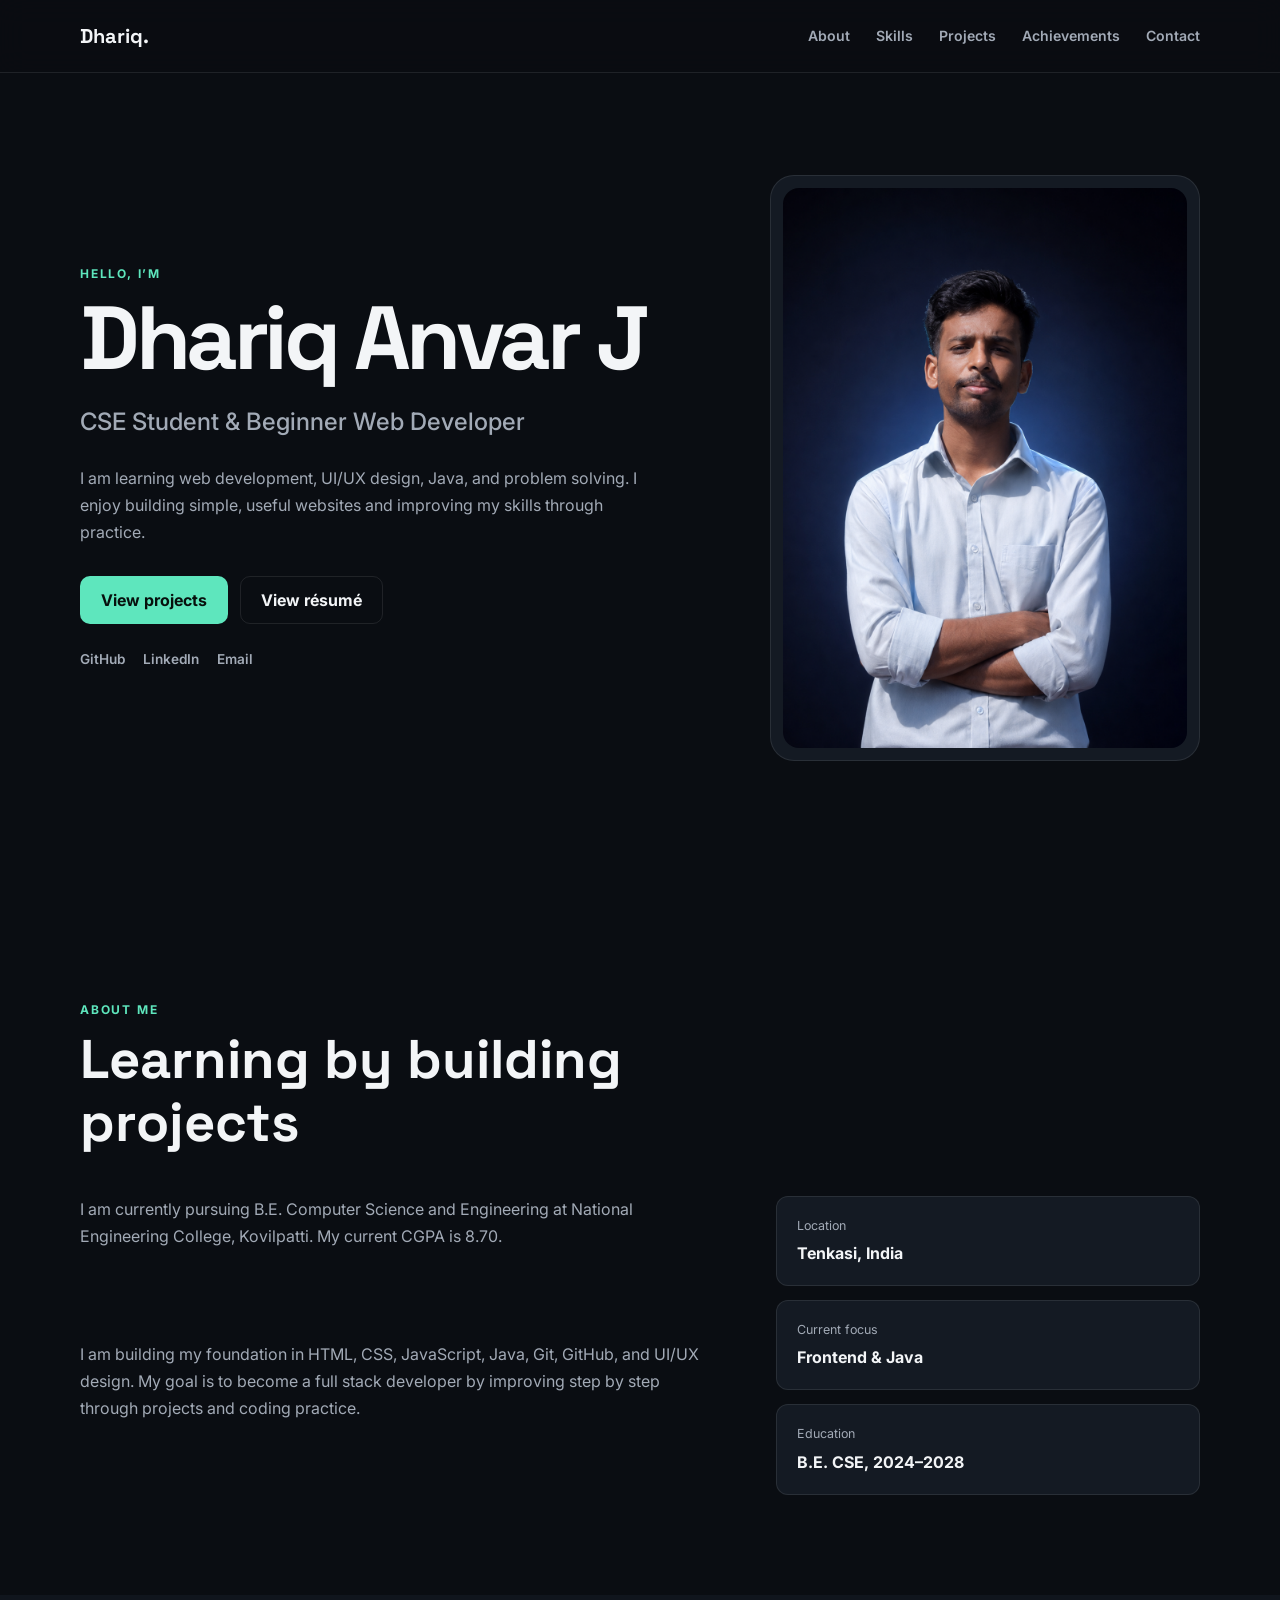
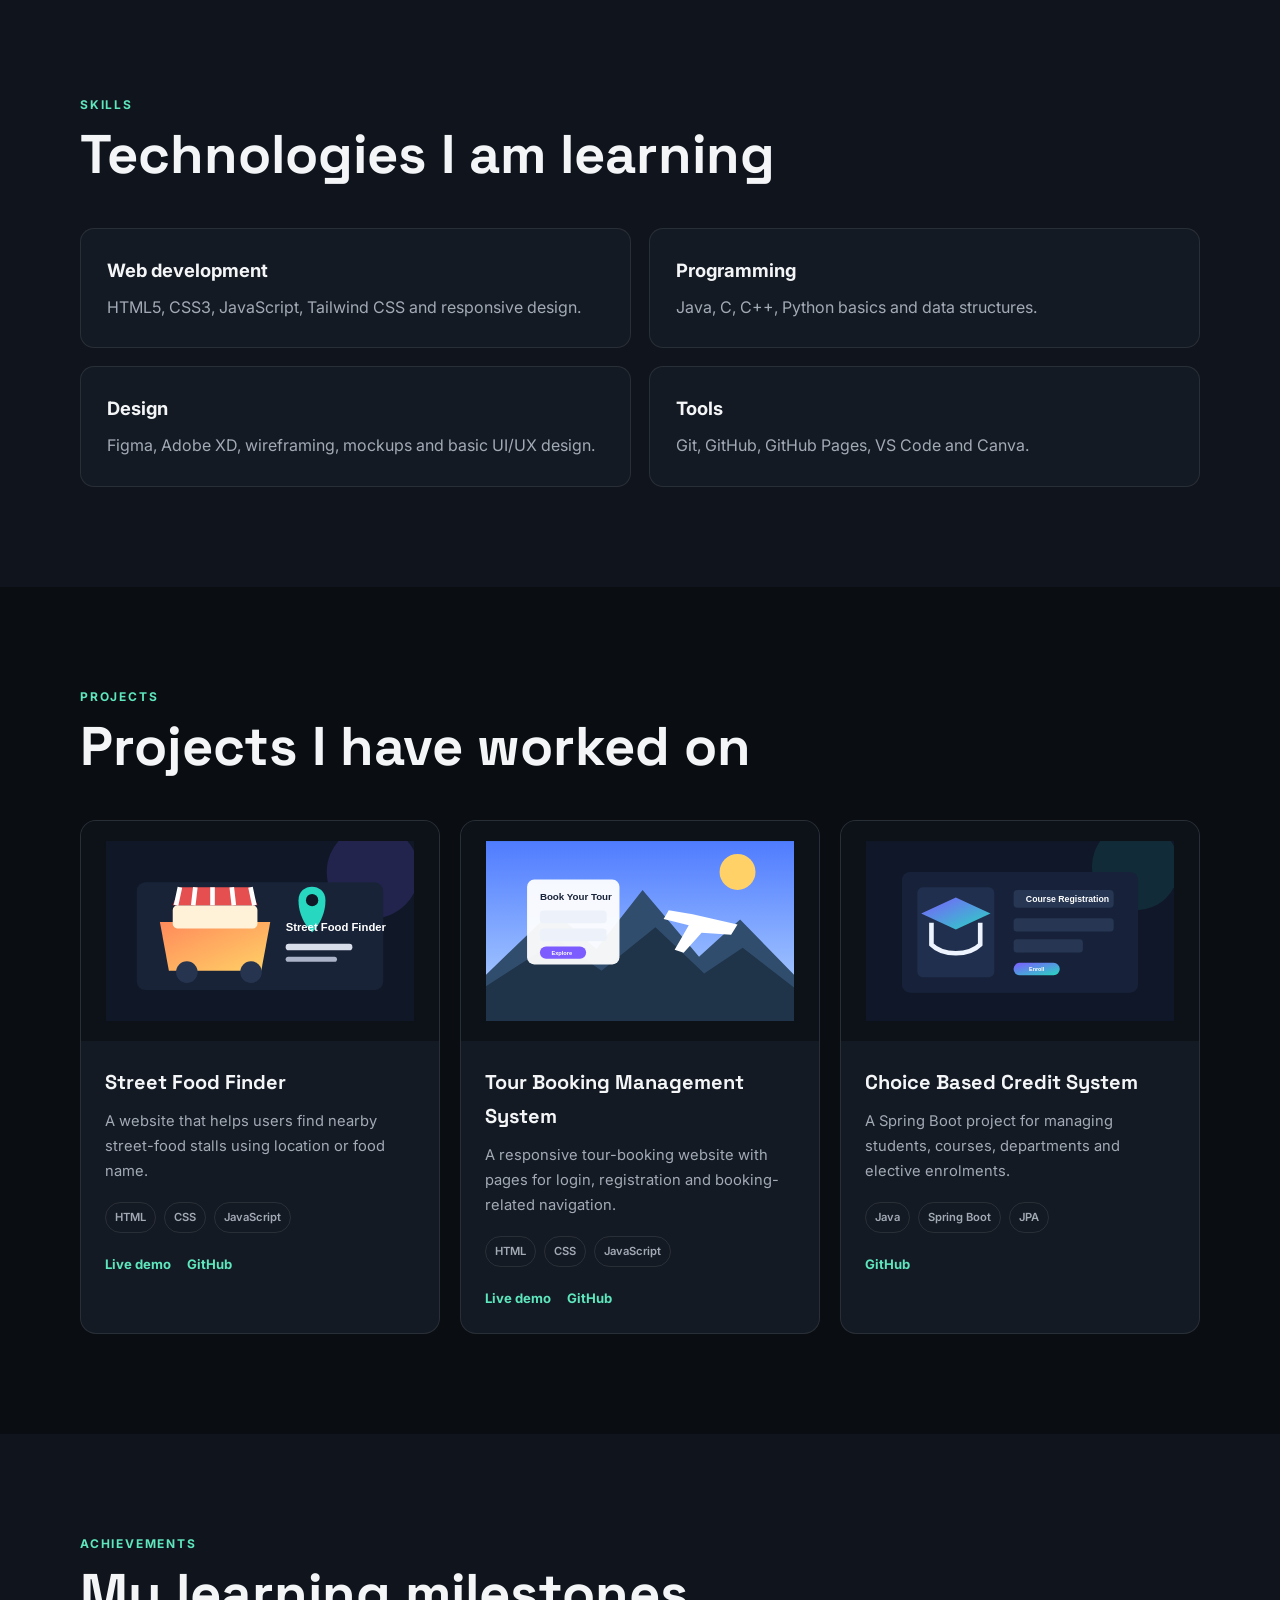
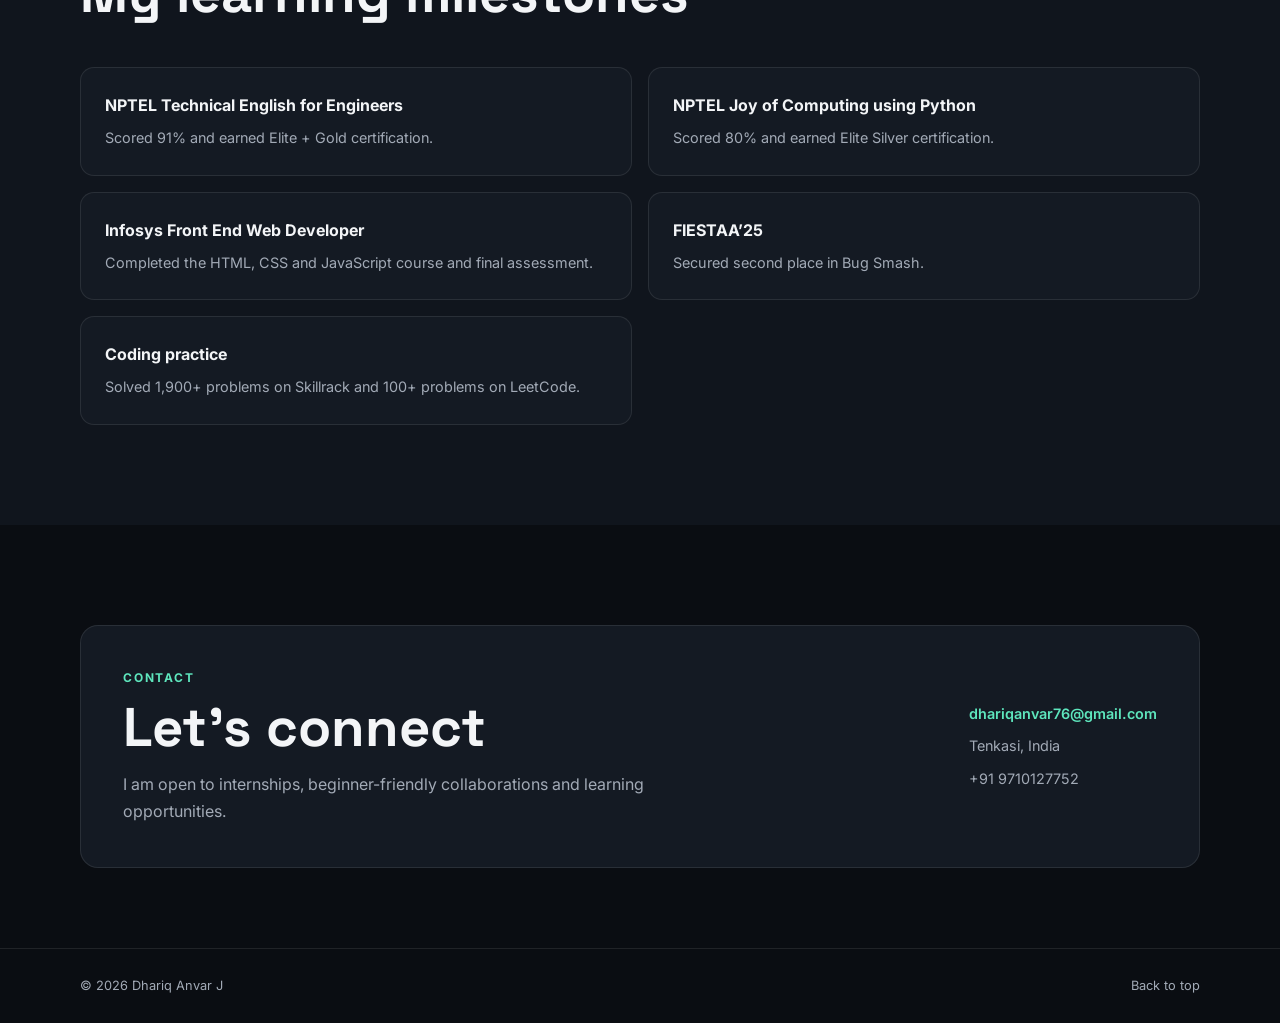
==== commit c94bc914: "Update index.html" ====
--- a/index.html
+++ b/index.html
@@ -225,7 +225,7 @@
 
           <article>
             <h3>FIESTAA’25</h3>
-            <p>Secured second place in Bug Smash and Quizzards.</p>
+            <p>Secured second place in Bug Smash.</p>
           </article>
 
           <article>
